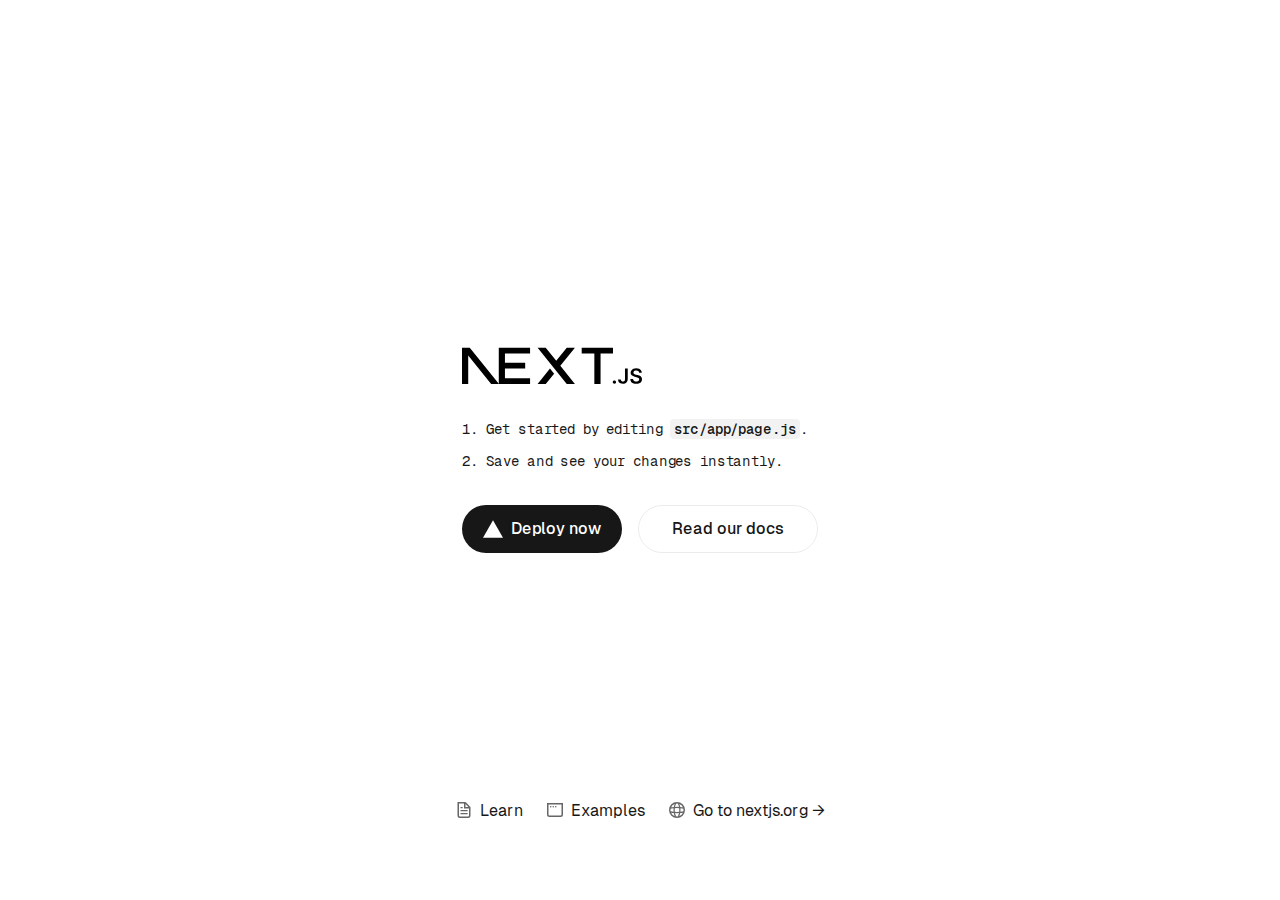
==== index.html @ 9a0fd77f "Updates" ====
<!DOCTYPE html><html lang="en"><head><meta charSet="utf-8"/><meta name="viewport" content="width=device-width, initial-scale=1"/><link rel="preload" as="image" href="/next.svg"/><link rel="stylesheet" href="/_next/static/css/7eb210266e14ba98.css" data-precedence="next"/><link rel="stylesheet" href="/_next/static/css/e9ef44aaaa3cec91.css" data-precedence="next"/><link rel="preload" as="script" fetchPriority="low" href="/_next/static/chunks/webpack-56bcb90d1c3c0e11.js"/><script src="/_next/static/chunks/4bd1b696-21eeec6ae99fe726.js" async=""></script><script src="/_next/static/chunks/215-082e7364a3f80225.js" async=""></script><script src="/_next/static/chunks/main-app-9116f9f6028aae8a.js" async=""></script><script src="/_next/static/chunks/173-09c5dae138f93b4a.js" async=""></script><script src="/_next/static/chunks/app/page-926660b90d1cb4e6.js" async=""></script><title>Create Next App</title><meta name="description" content="Generated by create next app"/><link rel="icon" href="/favicon.ico" type="image/x-icon" sizes="16x16"/><script src="/_next/static/chunks/polyfills-42372ed130431b0a.js" noModule=""></script></head><body class="__variable_1e4310 __variable_c3aa02"><div class="page_page__ZU32B"><main class="page_main__GlU4n"><img alt="Next.js logo" width="180" height="38" decoding="async" data-nimg="1" class="page_logo__7fc9l" style="color:transparent" src="/next.svg"/><ol><li>Get started by editing <code>src/app/page.js</code>.</li><li>Save and see your changes instantly.</li></ol><div class="page_ctas__g5wGe"><a class="page_primary__V8M9Y" href="https://vercel.com/new?utm_source=create-next-app&amp;utm_medium=appdir-template&amp;utm_campaign=create-next-app" target="_blank" rel="noopener noreferrer"><img alt="Vercel logomark" loading="lazy" width="20" height="20" decoding="async" data-nimg="1" class="page_logo__7fc9l" style="color:transparent" src="/vercel.svg"/>Deploy now</a><a href="https://nextjs.org/docs?utm_source=create-next-app&amp;utm_medium=appdir-template&amp;utm_campaign=create-next-app" target="_blank" rel="noopener noreferrer" class="page_secondary__lm_PT">Read our docs</a></div></main><footer class="page_footer__sHKi3"><a href="https://nextjs.org/learn?utm_source=create-next-app&amp;utm_medium=appdir-template&amp;utm_campaign=create-next-app" target="_blank" rel="noopener noreferrer"><img aria-hidden="true" alt="File icon" loading="lazy" width="16" height="16" decoding="async" data-nimg="1" style="color:transparent" src="/file.svg"/>Learn</a><a href="https://vercel.com/templates?framework=next.js&amp;utm_source=create-next-app&amp;utm_medium=appdir-template&amp;utm_campaign=create-next-app" target="_blank" rel="noopener noreferrer"><img aria-hidden="true" alt="Window icon" loading="lazy" width="16" height="16" decoding="async" data-nimg="1" style="color:transparent" src="/window.svg"/>Examples</a><a href="https://nextjs.org?utm_source=create-next-app&amp;utm_medium=appdir-template&amp;utm_campaign=create-next-app" target="_blank" rel="noopener noreferrer"><img aria-hidden="true" alt="Globe icon" loading="lazy" width="16" height="16" decoding="async" data-nimg="1" style="color:transparent" src="/globe.svg"/>Go to nextjs.org →</a></footer></div><script src="/_next/static/chunks/webpack-56bcb90d1c3c0e11.js" async=""></script><script>(self.__next_f=self.__next_f||[]).push([0])</script><script>self.__next_f.push([1,"3:\"$Sreact.fragment\"\n4:I[9275,[],\"\"]\n5:I[1343,[],\"\"]\n6:I[8173,[\"173\",\"static/chunks/173-09c5dae138f93b4a.js\",\"931\",\"static/chunks/app/page-926660b90d1cb4e6.js\"],\"Image\"]\n7:I[3120,[],\"OutletBoundary\"]\n9:I[3120,[],\"MetadataBoundary\"]\nb:I[3120,[],\"ViewportBoundary\"]\nd:I[6130,[],\"\"]\n1:HL[\"/_next/static/css/7eb210266e14ba98.css\",\"style\"]\n2:HL[\"/_next/static/css/e9ef44aaaa3cec91.css\",\"style\"]\n"])</script><script>self.__next_f.push([1,"0:{\"P\":null,\"b\":\"WyW1TQROY5tEPWPQLfXTT\",\"p\":\"\",\"c\":[\"\",\"\"],\"i\":false,\"f\":[[[\"\",{\"children\":[\"__PAGE__\",{}]},\"$undefined\",\"$undefined\",true],[\"\",[\"$\",\"$3\",\"c\",{\"children\":[[[\"$\",\"link\",\"0\",{\"rel\":\"stylesheet\",\"href\":\"/_next/static/css/7eb210266e14ba98.css\",\"precedence\":\"next\",\"crossOrigin\":\"$undefined\",\"nonce\":\"$undefined\"}]],[\"$\",\"html\",null,{\"lang\":\"en\",\"children\":[\"$\",\"body\",null,{\"className\":\"__variable_1e4310 __variable_c3aa02\",\"children\":[\"$\",\"$L4\",null,{\"parallelRouterKey\":\"children\",\"segmentPath\":[\"children\"],\"error\":\"$undefined\",\"errorStyles\":\"$undefined\",\"errorScripts\":\"$undefined\",\"template\":[\"$\",\"$L5\",null,{}],\"templateStyles\":\"$undefined\",\"templateScripts\":\"$undefined\",\"notFound\":[[\"$\",\"title\",null,{\"children\":\"404: This page could not be found.\"}],[\"$\",\"div\",null,{\"style\":{\"fontFamily\":\"system-ui,\\\"Segoe UI\\\",Roboto,Helvetica,Arial,sans-serif,\\\"Apple Color Emoji\\\",\\\"Segoe UI Emoji\\\"\",\"height\":\"100vh\",\"textAlign\":\"center\",\"display\":\"flex\",\"flexDirection\":\"column\",\"alignItems\":\"center\",\"justifyContent\":\"center\"},\"children\":[\"$\",\"div\",null,{\"children\":[[\"$\",\"style\",null,{\"dangerouslySetInnerHTML\":{\"__html\":\"body{color:#000;background:#fff;margin:0}.next-error-h1{border-right:1px solid rgba(0,0,0,.3)}@media (prefers-color-scheme:dark){body{color:#fff;background:#000}.next-error-h1{border-right:1px solid rgba(255,255,255,.3)}}\"}}],[\"$\",\"h1\",null,{\"className\":\"next-error-h1\",\"style\":{\"display\":\"inline-block\",\"margin\":\"0 20px 0 0\",\"padding\":\"0 23px 0 0\",\"fontSize\":24,\"fontWeight\":500,\"verticalAlign\":\"top\",\"lineHeight\":\"49px\"},\"children\":\"404\"}],[\"$\",\"div\",null,{\"style\":{\"display\":\"inline-block\"},\"children\":[\"$\",\"h2\",null,{\"style\":{\"fontSize\":14,\"fontWeight\":400,\"lineHeight\":\"49px\",\"margin\":0},\"children\":\"This page could not be found.\"}]}]]}]}]],\"notFoundStyles\":[]}]}]}]]}],{\"children\":[\"__PAGE__\",[\"$\",\"$3\",\"c\",{\"children\":[[\"$\",\"div\",null,{\"className\":\"page_page__ZU32B\",\"children\":[[\"$\",\"main\",null,{\"className\":\"page_main__GlU4n\",\"children\":[[\"$\",\"$L6\",null,{\"className\":\"page_logo__7fc9l\",\"src\":\"/next.svg\",\"alt\":\"Next.js logo\",\"width\":180,\"height\":38,\"priority\":true}],[\"$\",\"ol\",null,{\"children\":[[\"$\",\"li\",null,{\"children\":[\"Get started by editing \",[\"$\",\"code\",null,{\"children\":\"src/app/page.js\"}],\".\"]}],[\"$\",\"li\",null,{\"children\":\"Save and see your changes instantly.\"}]]}],[\"$\",\"div\",null,{\"className\":\"page_ctas__g5wGe\",\"children\":[[\"$\",\"a\",null,{\"className\":\"page_primary__V8M9Y\",\"href\":\"https://vercel.com/new?utm_source=create-next-app\u0026utm_medium=appdir-template\u0026utm_campaign=create-next-app\",\"target\":\"_blank\",\"rel\":\"noopener noreferrer\",\"children\":[[\"$\",\"$L6\",null,{\"className\":\"page_logo__7fc9l\",\"src\":\"/vercel.svg\",\"alt\":\"Vercel logomark\",\"width\":20,\"height\":20}],\"Deploy now\"]}],[\"$\",\"a\",null,{\"href\":\"https://nextjs.org/docs?utm_source=create-next-app\u0026utm_medium=appdir-template\u0026utm_campaign=create-next-app\",\"target\":\"_blank\",\"rel\":\"noopener noreferrer\",\"className\":\"page_secondary__lm_PT\",\"children\":\"Read our docs\"}]]}]]}],[\"$\",\"footer\",null,{\"className\":\"page_footer__sHKi3\",\"children\":[[\"$\",\"a\",null,{\"href\":\"https://nextjs.org/learn?utm_source=create-next-app\u0026utm_medium=appdir-template\u0026utm_campaign=create-next-app\",\"target\":\"_blank\",\"rel\":\"noopener noreferrer\",\"children\":[[\"$\",\"$L6\",null,{\"aria-hidden\":true,\"src\":\"/file.svg\",\"alt\":\"File icon\",\"width\":16,\"height\":16}],\"Learn\"]}],[\"$\",\"a\",null,{\"href\":\"https://vercel.com/templates?framework=next.js\u0026utm_source=create-next-app\u0026utm_medium=appdir-template\u0026utm_campaign=create-next-app\",\"target\":\"_blank\",\"rel\":\"noopener noreferrer\",\"children\":[[\"$\",\"$L6\",null,{\"aria-hidden\":true,\"src\":\"/window.svg\",\"alt\":\"Window icon\",\"width\":16,\"height\":16}],\"Examples\"]}],[\"$\",\"a\",null,{\"href\":\"https://nextjs.org?utm_source=create-next-app\u0026utm_medium=appdir-template\u0026utm_campaign=create-next-app\",\"target\":\"_blank\",\"rel\":\"noopener noreferrer\",\"children\":[[\"$\",\"$L6\",null,{\"aria-hidden\":true,\"src\":\"/globe.svg\",\"alt\":\"Globe icon\",\"width\":16,\"height\":16}],\"Go to nextjs.org →\"]}]]}]]}],[[\"$\",\"link\",\"0\",{\"rel\":\"stylesheet\",\"href\":\"/_next/static/css/e9ef44aaaa3cec91.css\",\"precedence\":\"next\",\"crossOrigin\":\"$undefined\",\"nonce\":\"$undefined\"}]],[\"$\",\"$L7\",null,{\"children\":\"$L8\"}]]}],{},null]},null],[\"$\",\"$3\",\"h\",{\"children\":[null,[\"$\",\"$3\",\"lMcES4FlGjdrYAGY58g3i\",{\"children\":[[\"$\",\"$L9\",null,{\"children\":\"$La\"}],[\"$\",\"$Lb\",null,{\"children\":\"$Lc\"}],null]}]]}]]],\"m\":\"$undefined\",\"G\":\"$d\",\"s\":false,\"S\":true}\n"])</script><script>self.__next_f.push([1,"c:[[\"$\",\"meta\",\"0\",{\"name\":\"viewport\",\"content\":\"width=device-width, initial-scale=1\"}]]\na:[[\"$\",\"meta\",\"0\",{\"charSet\":\"utf-8\"}],[\"$\",\"title\",\"1\",{\"children\":\"Create Next App\"}],[\"$\",\"meta\",\"2\",{\"name\":\"description\",\"content\":\"Generated by create next app\"}],[\"$\",\"link\",\"3\",{\"rel\":\"icon\",\"href\":\"/favicon.ico\",\"type\":\"image/x-icon\",\"sizes\":\"16x16\"}]]\n"])</script><script>self.__next_f.push([1,"8:null\n"])</script></body></html>
---- _next/static/css/7eb210266e14ba98.css ----
@font-face{font-family:geistSans;src:url(/_next/static/media/4473ecc91f70f139-s.p.woff) format("woff");font-display:swap;font-weight:100 900}@font-face{font-family:geistSans Fallback;src:local("Arial");ascent-override:85.83%;descent-override:20.52%;line-gap-override:9.33%;size-adjust:107.19%}.__className_1e4310{font-family:geistSans,geistSans Fallback}.__variable_1e4310{--font-geist-sans:"geistSans","geistSans Fallback"}@font-face{font-family:geistMono;src:url(/_next/static/media/463dafcda517f24f-s.p.woff) format("woff");font-display:swap;font-weight:100 900}@font-face{font-family:geistMono Fallback;src:local("Arial");ascent-override:69.97%;descent-override:16.73%;line-gap-override:7.61%;size-adjust:131.49%}.__className_c3aa02{font-family:geistMono,geistMono Fallback}.__variable_c3aa02{--font-geist-mono:"geistMono","geistMono Fallback"}:root{--background:#fff;--foreground:#171717}@media (prefers-color-scheme:dark){:root{--background:#0a0a0a;--foreground:#ededed}}body,html{max-width:100vw;overflow-x:hidden}body{color:var(--foreground);background:var(--background);font-family:Arial,Helvetica,sans-serif;-webkit-font-smoothing:antialiased;-moz-osx-font-smoothing:grayscale}*{box-sizing:border-box;padding:0;margin:0}a{color:inherit;text-decoration:none}@media (prefers-color-scheme:dark){html{color-scheme:dark}}
---- _next/static/css/e9ef44aaaa3cec91.css ----
.page_page__ZU32B{--gray-rgb:0,0,0;--gray-alpha-200:rgba(var(--gray-rgb),0.08);--gray-alpha-100:rgba(var(--gray-rgb),0.05);--button-primary-hover:#383838;--button-secondary-hover:#f2f2f2;display:grid;grid-template-rows:20px 1fr 20px;align-items:center;justify-items:center;min-height:100svh;padding:80px;grid-gap:64px;gap:64px;font-family:var(--font-geist-sans)}@media (prefers-color-scheme:dark){.page_page__ZU32B{--gray-rgb:255,255,255;--gray-alpha-200:rgba(var(--gray-rgb),0.145);--gray-alpha-100:rgba(var(--gray-rgb),0.06);--button-primary-hover:#ccc;--button-secondary-hover:#1a1a1a}}.page_main__GlU4n{display:flex;flex-direction:column;gap:32px;grid-row-start:2}.page_main__GlU4n ol{font-family:var(--font-geist-mono);padding-left:0;margin:0;font-size:14px;line-height:24px;letter-spacing:-.01em;list-style-position:inside}.page_main__GlU4n li:not(:last-of-type){margin-bottom:8px}.page_main__GlU4n code{font-family:inherit;background:var(--gray-alpha-100);padding:2px 4px;border-radius:4px;font-weight:600}.page_ctas__g5wGe{display:flex;gap:16px}.page_ctas__g5wGe a{-webkit-appearance:none;-moz-appearance:none;appearance:none;border-radius:128px;height:48px;padding:0 20px;border:1px solid transparent;transition:background .2s,color .2s,border-color .2s;cursor:pointer;display:flex;align-items:center;justify-content:center;font-size:16px;line-height:20px;font-weight:500}a.page_primary__V8M9Y{background:var(--foreground);color:var(--background);gap:8px}a.page_secondary__lm_PT{border-color:var(--gray-alpha-200);min-width:180px}.page_footer__sHKi3{grid-row-start:3;display:flex;gap:24px}.page_footer__sHKi3 a{display:flex;align-items:center;gap:8px}.page_footer__sHKi3 img{flex-shrink:0}@media (hover:hover) and (pointer:fine){a.page_primary__V8M9Y:hover{background:var(--button-primary-hover);border-color:transparent}a.page_secondary__lm_PT:hover{background:var(--button-secondary-hover);border-color:transparent}.page_footer__sHKi3 a:hover{text-decoration:underline;text-underline-offset:4px}}@media (max-width:600px){.page_page__ZU32B{padding:32px 32px 80px}.page_main__GlU4n{align-items:center}.page_main__GlU4n ol{text-align:center}.page_ctas__g5wGe{flex-direction:column}.page_ctas__g5wGe a{font-size:14px;height:40px;padding:0 16px}a.page_secondary__lm_PT{min-width:auto}.page_footer__sHKi3{flex-wrap:wrap;align-items:center;justify-content:center}}@media (prefers-color-scheme:dark){.page_logo__7fc9l{filter:invert()}}
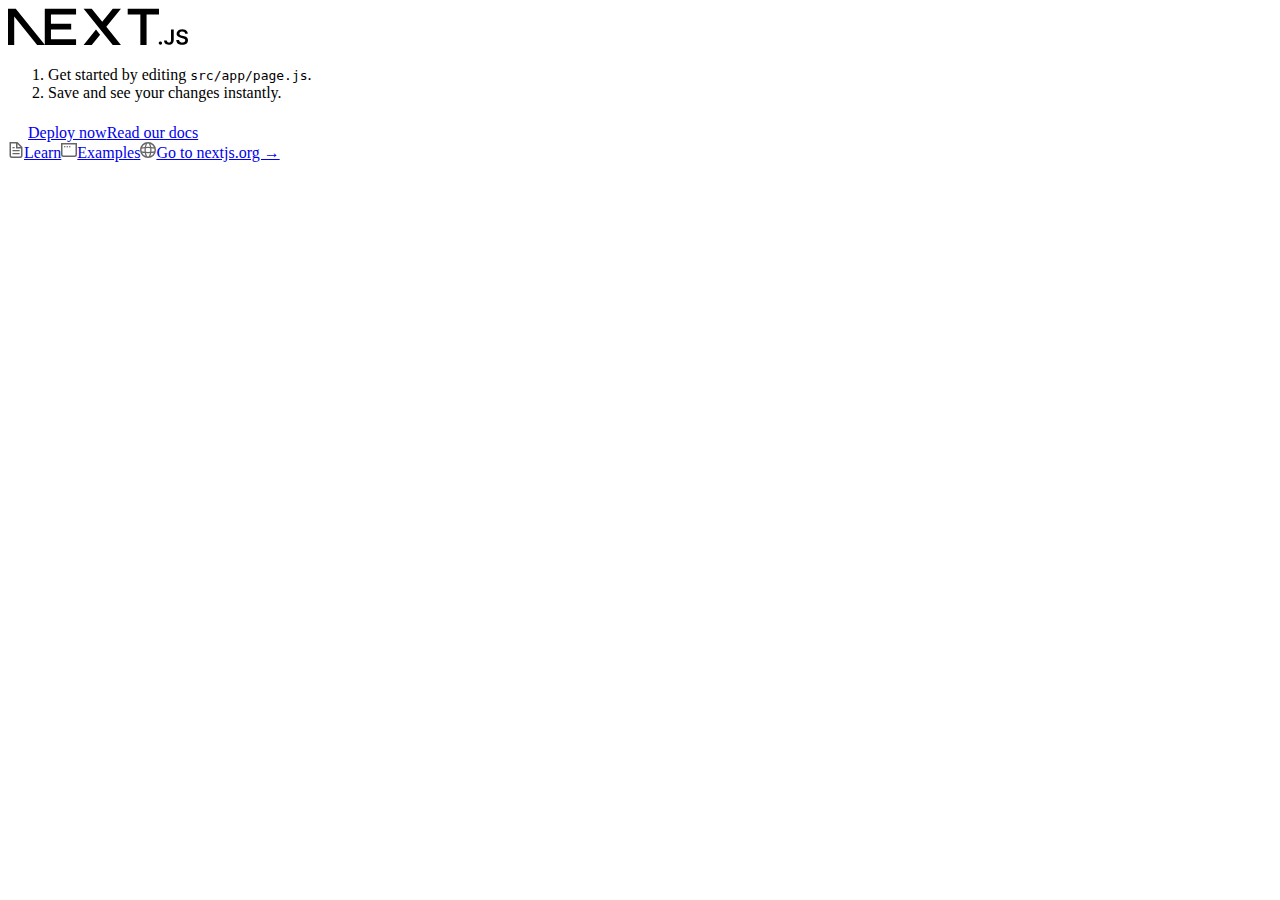
==== commit e3e4bf97: "Updates" ====
--- a/index.html
+++ b/index.html
@@ -1 +1 @@
-<!DOCTYPE html><html lang="en"><head><meta charSet="utf-8"/><meta name="viewport" content="width=device-width, initial-scale=1"/><link rel="preload" as="image" href="/next.svg"/><link rel="stylesheet" href="/_next/static/css/7eb210266e14ba98.css" data-precedence="next"/><link rel="stylesheet" href="/_next/static/css/e9ef44aaaa3cec91.css" data-precedence="next"/><link rel="preload" as="script" fetchPriority="low" href="/_next/static/chunks/webpack-56bcb90d1c3c0e11.js"/><script src="/_next/static/chunks/4bd1b696-21eeec6ae99fe726.js" async=""></script><script src="/_next/static/chunks/215-082e7364a3f80225.js" async=""></script><script src="/_next/static/chunks/main-app-9116f9f6028aae8a.js" async=""></script><script src="/_next/static/chunks/173-09c5dae138f93b4a.js" async=""></script><script src="/_next/static/chunks/app/page-926660b90d1cb4e6.js" async=""></script><title>Create Next App</title><meta name="description" content="Generated by create next app"/><link rel="icon" href="/favicon.ico" type="image/x-icon" sizes="16x16"/><script src="/_next/static/chunks/polyfills-42372ed130431b0a.js" noModule=""></script></head><body class="__variable_1e4310 __variable_c3aa02"><div class="page_page__ZU32B"><main class="page_main__GlU4n"><img alt="Next.js logo" width="180" height="38" decoding="async" data-nimg="1" class="page_logo__7fc9l" style="color:transparent" src="/next.svg"/><ol><li>Get started by editing <code>src/app/page.js</code>.</li><li>Save and see your changes instantly.</li></ol><div class="page_ctas__g5wGe"><a class="page_primary__V8M9Y" href="https://vercel.com/new?utm_source=create-next-app&amp;utm_medium=appdir-template&amp;utm_campaign=create-next-app" target="_blank" rel="noopener noreferrer"><img alt="Vercel logomark" loading="lazy" width="20" height="20" decoding="async" data-nimg="1" class="page_logo__7fc9l" style="color:transparent" src="/vercel.svg"/>Deploy now</a><a href="https://nextjs.org/docs?utm_source=create-next-app&amp;utm_medium=appdir-template&amp;utm_campaign=create-next-app" target="_blank" rel="noopener noreferrer" class="page_secondary__lm_PT">Read our docs</a></div></main><footer class="page_footer__sHKi3"><a href="https://nextjs.org/learn?utm_source=create-next-app&amp;utm_medium=appdir-template&amp;utm_campaign=create-next-app" target="_blank" rel="noopener noreferrer"><img aria-hidden="true" alt="File icon" loading="lazy" width="16" height="16" decoding="async" data-nimg="1" style="color:transparent" src="/file.svg"/>Learn</a><a href="https://vercel.com/templates?framework=next.js&amp;utm_source=create-next-app&amp;utm_medium=appdir-template&amp;utm_campaign=create-next-app" target="_blank" rel="noopener noreferrer"><img aria-hidden="true" alt="Window icon" loading="lazy" width="16" height="16" decoding="async" data-nimg="1" style="color:transparent" src="/window.svg"/>Examples</a><a href="https://nextjs.org?utm_source=create-next-app&amp;utm_medium=appdir-template&amp;utm_campaign=create-next-app" target="_blank" rel="noopener noreferrer"><img aria-hidden="true" alt="Globe icon" loading="lazy" width="16" height="16" decoding="async" data-nimg="1" style="color:transparent" src="/globe.svg"/>Go to nextjs.org →</a></footer></div><script src="/_next/static/chunks/webpack-56bcb90d1c3c0e11.js" async=""></script><script>(self.__next_f=self.__next_f||[]).push([0])</script><script>self.__next_f.push([1,"3:\"$Sreact.fragment\"\n4:I[9275,[],\"\"]\n5:I[1343,[],\"\"]\n6:I[8173,[\"173\",\"static/chunks/173-09c5dae138f93b4a.js\",\"931\",\"static/chunks/app/page-926660b90d1cb4e6.js\"],\"Image\"]\n7:I[3120,[],\"OutletBoundary\"]\n9:I[3120,[],\"MetadataBoundary\"]\nb:I[3120,[],\"ViewportBoundary\"]\nd:I[6130,[],\"\"]\n1:HL[\"/_next/static/css/7eb210266e14ba98.css\",\"style\"]\n2:HL[\"/_next/static/css/e9ef44aaaa3cec91.css\",\"style\"]\n"])</script><script>self.__next_f.push([1,"0:{\"P\":null,\"b\":\"WyW1TQROY5tEPWPQLfXTT\",\"p\":\"\",\"c\":[\"\",\"\"],\"i\":false,\"f\":[[[\"\",{\"children\":[\"__PAGE__\",{}]},\"$undefined\",\"$undefined\",true],[\"\",[\"$\",\"$3\",\"c\",{\"children\":[[[\"$\",\"link\",\"0\",{\"rel\":\"stylesheet\",\"href\":\"/_next/static/css/7eb210266e14ba98.css\",\"precedence\":\"next\",\"crossOrigin\":\"$undefined\",\"nonce\":\"$undefined\"}]],[\"$\",\"html\",null,{\"lang\":\"en\",\"children\":[\"$\",\"body\",null,{\"className\":\"__variable_1e4310 __variable_c3aa02\",\"children\":[\"$\",\"$L4\",null,{\"parallelRouterKey\":\"children\",\"segmentPath\":[\"children\"],\"error\":\"$undefined\",\"errorStyles\":\"$undefined\",\"errorScripts\":\"$undefined\",\"template\":[\"$\",\"$L5\",null,{}],\"templateStyles\":\"$undefined\",\"templateScripts\":\"$undefined\",\"notFound\":[[\"$\",\"title\",null,{\"children\":\"404: This page could not be found.\"}],[\"$\",\"div\",null,{\"style\":{\"fontFamily\":\"system-ui,\\\"Segoe UI\\\",Roboto,Helvetica,Arial,sans-serif,\\\"Apple Color Emoji\\\",\\\"Segoe UI Emoji\\\"\",\"height\":\"100vh\",\"textAlign\":\"center\",\"display\":\"flex\",\"flexDirection\":\"column\",\"alignItems\":\"center\",\"justifyContent\":\"center\"},\"children\":[\"$\",\"div\",null,{\"children\":[[\"$\",\"style\",null,{\"dangerouslySetInnerHTML\":{\"__html\":\"body{color:#000;background:#fff;margin:0}.next-error-h1{border-right:1px solid rgba(0,0,0,.3)}@media (prefers-color-scheme:dark){body{color:#fff;background:#000}.next-error-h1{border-right:1px solid rgba(255,255,255,.3)}}\"}}],[\"$\",\"h1\",null,{\"className\":\"next-error-h1\",\"style\":{\"display\":\"inline-block\",\"margin\":\"0 20px 0 0\",\"padding\":\"0 23px 0 0\",\"fontSize\":24,\"fontWeight\":500,\"verticalAlign\":\"top\",\"lineHeight\":\"49px\"},\"children\":\"404\"}],[\"$\",\"div\",null,{\"style\":{\"display\":\"inline-block\"},\"children\":[\"$\",\"h2\",null,{\"style\":{\"fontSize\":14,\"fontWeight\":400,\"lineHeight\":\"49px\",\"margin\":0},\"children\":\"This page could not be found.\"}]}]]}]}]],\"notFoundStyles\":[]}]}]}]]}],{\"children\":[\"__PAGE__\",[\"$\",\"$3\",\"c\",{\"children\":[[\"$\",\"div\",null,{\"className\":\"page_page__ZU32B\",\"children\":[[\"$\",\"main\",null,{\"className\":\"page_main__GlU4n\",\"children\":[[\"$\",\"$L6\",null,{\"className\":\"page_logo__7fc9l\",\"src\":\"/next.svg\",\"alt\":\"Next.js logo\",\"width\":180,\"height\":38,\"priority\":true}],[\"$\",\"ol\",null,{\"children\":[[\"$\",\"li\",null,{\"children\":[\"Get started by editing \",[\"$\",\"code\",null,{\"children\":\"src/app/page.js\"}],\".\"]}],[\"$\",\"li\",null,{\"children\":\"Save and see your changes instantly.\"}]]}],[\"$\",\"div\",null,{\"className\":\"page_ctas__g5wGe\",\"children\":[[\"$\",\"a\",null,{\"className\":\"page_primary__V8M9Y\",\"href\":\"https://vercel.com/new?utm_source=create-next-app\u0026utm_medium=appdir-template\u0026utm_campaign=create-next-app\",\"target\":\"_blank\",\"rel\":\"noopener noreferrer\",\"children\":[[\"$\",\"$L6\",null,{\"className\":\"page_logo__7fc9l\",\"src\":\"/vercel.svg\",\"alt\":\"Vercel logomark\",\"width\":20,\"height\":20}],\"Deploy now\"]}],[\"$\",\"a\",null,{\"href\":\"https://nextjs.org/docs?utm_source=create-next-app\u0026utm_medium=appdir-template\u0026utm_campaign=create-next-app\",\"target\":\"_blank\",\"rel\":\"noopener noreferrer\",\"className\":\"page_secondary__lm_PT\",\"children\":\"Read our docs\"}]]}]]}],[\"$\",\"footer\",null,{\"className\":\"page_footer__sHKi3\",\"children\":[[\"$\",\"a\",null,{\"href\":\"https://nextjs.org/learn?utm_source=create-next-app\u0026utm_medium=appdir-template\u0026utm_campaign=create-next-app\",\"target\":\"_blank\",\"rel\":\"noopener noreferrer\",\"children\":[[\"$\",\"$L6\",null,{\"aria-hidden\":true,\"src\":\"/file.svg\",\"alt\":\"File icon\",\"width\":16,\"height\":16}],\"Learn\"]}],[\"$\",\"a\",null,{\"href\":\"https://vercel.com/templates?framework=next.js\u0026utm_source=create-next-app\u0026utm_medium=appdir-template\u0026utm_campaign=create-next-app\",\"target\":\"_blank\",\"rel\":\"noopener noreferrer\",\"children\":[[\"$\",\"$L6\",null,{\"aria-hidden\":true,\"src\":\"/window.svg\",\"alt\":\"Window icon\",\"width\":16,\"height\":16}],\"Examples\"]}],[\"$\",\"a\",null,{\"href\":\"https://nextjs.org?utm_source=create-next-app\u0026utm_medium=appdir-template\u0026utm_campaign=create-next-app\",\"target\":\"_blank\",\"rel\":\"noopener noreferrer\",\"children\":[[\"$\",\"$L6\",null,{\"aria-hidden\":true,\"src\":\"/globe.svg\",\"alt\":\"Globe icon\",\"width\":16,\"height\":16}],\"Go to nextjs.org →\"]}]]}]]}],[[\"$\",\"link\",\"0\",{\"rel\":\"stylesheet\",\"href\":\"/_next/static/css/e9ef44aaaa3cec91.css\",\"precedence\":\"next\",\"crossOrigin\":\"$undefined\",\"nonce\":\"$undefined\"}]],[\"$\",\"$L7\",null,{\"children\":\"$L8\"}]]}],{},null]},null],[\"$\",\"$3\",\"h\",{\"children\":[null,[\"$\",\"$3\",\"lMcES4FlGjdrYAGY58g3i\",{\"children\":[[\"$\",\"$L9\",null,{\"children\":\"$La\"}],[\"$\",\"$Lb\",null,{\"children\":\"$Lc\"}],null]}]]}]]],\"m\":\"$undefined\",\"G\":\"$d\",\"s\":false,\"S\":true}\n"])</script><script>self.__next_f.push([1,"c:[[\"$\",\"meta\",\"0\",{\"name\":\"viewport\",\"content\":\"width=device-width, initial-scale=1\"}]]\na:[[\"$\",\"meta\",\"0\",{\"charSet\":\"utf-8\"}],[\"$\",\"title\",\"1\",{\"children\":\"Create Next App\"}],[\"$\",\"meta\",\"2\",{\"name\":\"description\",\"content\":\"Generated by create next app\"}],[\"$\",\"link\",\"3\",{\"rel\":\"icon\",\"href\":\"/favicon.ico\",\"type\":\"image/x-icon\",\"sizes\":\"16x16\"}]]\n"])</script><script>self.__next_f.push([1,"8:null\n"])</script></body></html>+<!DOCTYPE html><html lang="en"><head><meta charSet="utf-8"/><meta name="viewport" content="width=device-width, initial-scale=1"/><link rel="preload" as="image" href="/next.svg"/><link rel="stylesheet" href="/next-js-github-page/_next/static/css/ec4227ffef697e92.css" data-precedence="next"/><link rel="stylesheet" href="/next-js-github-page/_next/static/css/e9ef44aaaa3cec91.css" data-precedence="next"/><link rel="preload" as="script" fetchPriority="low" href="/next-js-github-page/_next/static/chunks/webpack-6f1cf6c5fc394b84.js"/><script src="/next-js-github-page/_next/static/chunks/4bd1b696-21eeec6ae99fe726.js" async=""></script><script src="/next-js-github-page/_next/static/chunks/215-f013213e2443c19d.js" async=""></script><script src="/next-js-github-page/_next/static/chunks/main-app-9116f9f6028aae8a.js" async=""></script><script src="/next-js-github-page/_next/static/chunks/173-732e0c2bd0578533.js" async=""></script><script src="/next-js-github-page/_next/static/chunks/app/page-926660b90d1cb4e6.js" async=""></script><title>Create Next App</title><meta name="description" content="Generated by create next app"/><link rel="icon" href="/next-js-github-page/favicon.ico" type="image/x-icon" sizes="16x16"/><script src="/next-js-github-page/_next/static/chunks/polyfills-42372ed130431b0a.js" noModule=""></script></head><body class="__variable_696925 __variable_a0482d"><div class="page_page__ZU32B"><main class="page_main__GlU4n"><img alt="Next.js logo" width="180" height="38" decoding="async" data-nimg="1" class="page_logo__7fc9l" style="color:transparent" src="/next.svg"/><ol><li>Get started by editing <code>src/app/page.js</code>.</li><li>Save and see your changes instantly.</li></ol><div class="page_ctas__g5wGe"><a class="page_primary__V8M9Y" href="https://vercel.com/new?utm_source=create-next-app&amp;utm_medium=appdir-template&amp;utm_campaign=create-next-app" target="_blank" rel="noopener noreferrer"><img alt="Vercel logomark" loading="lazy" width="20" height="20" decoding="async" data-nimg="1" class="page_logo__7fc9l" style="color:transparent" src="/vercel.svg"/>Deploy now</a><a href="https://nextjs.org/docs?utm_source=create-next-app&amp;utm_medium=appdir-template&amp;utm_campaign=create-next-app" target="_blank" rel="noopener noreferrer" class="page_secondary__lm_PT">Read our docs</a></div></main><footer class="page_footer__sHKi3"><a href="https://nextjs.org/learn?utm_source=create-next-app&amp;utm_medium=appdir-template&amp;utm_campaign=create-next-app" target="_blank" rel="noopener noreferrer"><img aria-hidden="true" alt="File icon" loading="lazy" width="16" height="16" decoding="async" data-nimg="1" style="color:transparent" src="/file.svg"/>Learn</a><a href="https://vercel.com/templates?framework=next.js&amp;utm_source=create-next-app&amp;utm_medium=appdir-template&amp;utm_campaign=create-next-app" target="_blank" rel="noopener noreferrer"><img aria-hidden="true" alt="Window icon" loading="lazy" width="16" height="16" decoding="async" data-nimg="1" style="color:transparent" src="/window.svg"/>Examples</a><a href="https://nextjs.org?utm_source=create-next-app&amp;utm_medium=appdir-template&amp;utm_campaign=create-next-app" target="_blank" rel="noopener noreferrer"><img aria-hidden="true" alt="Globe icon" loading="lazy" width="16" height="16" decoding="async" data-nimg="1" style="color:transparent" src="/globe.svg"/>Go to nextjs.org →</a></footer></div><script src="/next-js-github-page/_next/static/chunks/webpack-6f1cf6c5fc394b84.js" async=""></script><script>(self.__next_f=self.__next_f||[]).push([0])</script><script>self.__next_f.push([1,"3:\"$Sreact.fragment\"\n4:I[9275,[],\"\"]\n5:I[1343,[],\"\"]\n6:I[8173,[\"173\",\"static/chunks/173-732e0c2bd0578533.js\",\"931\",\"static/chunks/app/page-926660b90d1cb4e6.js\"],\"Image\"]\n7:I[3120,[],\"OutletBoundary\"]\n9:I[3120,[],\"MetadataBoundary\"]\nb:I[3120,[],\"ViewportBoundary\"]\nd:I[6130,[],\"\"]\n1:HL[\"/next-js-github-page/_next/static/css/ec4227ffef697e92.css\",\"style\"]\n2:HL[\"/next-js-github-page/_next/static/css/e9ef44aaaa3cec91.css\",\"style\"]\n"])</script><script>self.__next_f.push([1,"0:{\"P\":null,\"b\":\"b39OoyP1Nd7vNEzFdiGbK\",\"p\":\"/next-js-github-page\",\"c\":[\"\",\"\"],\"i\":false,\"f\":[[[\"\",{\"children\":[\"__PAGE__\",{}]},\"$undefined\",\"$undefined\",true],[\"\",[\"$\",\"$3\",\"c\",{\"children\":[[[\"$\",\"link\",\"0\",{\"rel\":\"stylesheet\",\"href\":\"/next-js-github-page/_next/static/css/ec4227ffef697e92.css\",\"precedence\":\"next\",\"crossOrigin\":\"$undefined\",\"nonce\":\"$undefined\"}]],[\"$\",\"html\",null,{\"lang\":\"en\",\"children\":[\"$\",\"body\",null,{\"className\":\"__variable_696925 __variable_a0482d\",\"children\":[\"$\",\"$L4\",null,{\"parallelRouterKey\":\"children\",\"segmentPath\":[\"children\"],\"error\":\"$undefined\",\"errorStyles\":\"$undefined\",\"errorScripts\":\"$undefined\",\"template\":[\"$\",\"$L5\",null,{}],\"templateStyles\":\"$undefined\",\"templateScripts\":\"$undefined\",\"notFound\":[[\"$\",\"title\",null,{\"children\":\"404: This page could not be found.\"}],[\"$\",\"div\",null,{\"style\":{\"fontFamily\":\"system-ui,\\\"Segoe UI\\\",Roboto,Helvetica,Arial,sans-serif,\\\"Apple Color Emoji\\\",\\\"Segoe UI Emoji\\\"\",\"height\":\"100vh\",\"textAlign\":\"center\",\"display\":\"flex\",\"flexDirection\":\"column\",\"alignItems\":\"center\",\"justifyContent\":\"center\"},\"children\":[\"$\",\"div\",null,{\"children\":[[\"$\",\"style\",null,{\"dangerouslySetInnerHTML\":{\"__html\":\"body{color:#000;background:#fff;margin:0}.next-error-h1{border-right:1px solid rgba(0,0,0,.3)}@media (prefers-color-scheme:dark){body{color:#fff;background:#000}.next-error-h1{border-right:1px solid rgba(255,255,255,.3)}}\"}}],[\"$\",\"h1\",null,{\"className\":\"next-error-h1\",\"style\":{\"display\":\"inline-block\",\"margin\":\"0 20px 0 0\",\"padding\":\"0 23px 0 0\",\"fontSize\":24,\"fontWeight\":500,\"verticalAlign\":\"top\",\"lineHeight\":\"49px\"},\"children\":\"404\"}],[\"$\",\"div\",null,{\"style\":{\"display\":\"inline-block\"},\"children\":[\"$\",\"h2\",null,{\"style\":{\"fontSize\":14,\"fontWeight\":400,\"lineHeight\":\"49px\",\"margin\":0},\"children\":\"This page could not be found.\"}]}]]}]}]],\"notFoundStyles\":[]}]}]}]]}],{\"children\":[\"__PAGE__\",[\"$\",\"$3\",\"c\",{\"children\":[[\"$\",\"div\",null,{\"className\":\"page_page__ZU32B\",\"children\":[[\"$\",\"main\",null,{\"className\":\"page_main__GlU4n\",\"children\":[[\"$\",\"$L6\",null,{\"className\":\"page_logo__7fc9l\",\"src\":\"/next.svg\",\"alt\":\"Next.js logo\",\"width\":180,\"height\":38,\"priority\":true}],[\"$\",\"ol\",null,{\"children\":[[\"$\",\"li\",null,{\"children\":[\"Get started by editing \",[\"$\",\"code\",null,{\"children\":\"src/app/page.js\"}],\".\"]}],[\"$\",\"li\",null,{\"children\":\"Save and see your changes instantly.\"}]]}],[\"$\",\"div\",null,{\"className\":\"page_ctas__g5wGe\",\"children\":[[\"$\",\"a\",null,{\"className\":\"page_primary__V8M9Y\",\"href\":\"https://vercel.com/new?utm_source=create-next-app\u0026utm_medium=appdir-template\u0026utm_campaign=create-next-app\",\"target\":\"_blank\",\"rel\":\"noopener noreferrer\",\"children\":[[\"$\",\"$L6\",null,{\"className\":\"page_logo__7fc9l\",\"src\":\"/vercel.svg\",\"alt\":\"Vercel logomark\",\"width\":20,\"height\":20}],\"Deploy now\"]}],[\"$\",\"a\",null,{\"href\":\"https://nextjs.org/docs?utm_source=create-next-app\u0026utm_medium=appdir-template\u0026utm_campaign=create-next-app\",\"target\":\"_blank\",\"rel\":\"noopener noreferrer\",\"className\":\"page_secondary__lm_PT\",\"children\":\"Read our docs\"}]]}]]}],[\"$\",\"footer\",null,{\"className\":\"page_footer__sHKi3\",\"children\":[[\"$\",\"a\",null,{\"href\":\"https://nextjs.org/learn?utm_source=create-next-app\u0026utm_medium=appdir-template\u0026utm_campaign=create-next-app\",\"target\":\"_blank\",\"rel\":\"noopener noreferrer\",\"children\":[[\"$\",\"$L6\",null,{\"aria-hidden\":true,\"src\":\"/file.svg\",\"alt\":\"File icon\",\"width\":16,\"height\":16}],\"Learn\"]}],[\"$\",\"a\",null,{\"href\":\"https://vercel.com/templates?framework=next.js\u0026utm_source=create-next-app\u0026utm_medium=appdir-template\u0026utm_campaign=create-next-app\",\"target\":\"_blank\",\"rel\":\"noopener noreferrer\",\"children\":[[\"$\",\"$L6\",null,{\"aria-hidden\":true,\"src\":\"/window.svg\",\"alt\":\"Window icon\",\"width\":16,\"height\":16}],\"Examples\"]}],[\"$\",\"a\",null,{\"href\":\"https://nextjs.org?utm_source=create-next-app\u0026utm_medium=appdir-template\u0026utm_campaign=create-next-app\",\"target\":\"_blank\",\"rel\":\"noopener noreferrer\",\"children\":[[\"$\",\"$L6\",null,{\"aria-hidden\":true,\"src\":\"/globe.svg\",\"alt\":\"Globe icon\",\"width\":16,\"height\":16}],\"Go to nextjs.org →\"]}]]}]]}],[[\"$\",\"link\",\"0\",{\"rel\":\"stylesheet\",\"href\":\"/next-js-github-page/_next/static/css/e9ef44aaaa3cec91.css\",\"precedence\":\"next\",\"crossOrigin\":\"$undefined\",\"nonce\":\"$undefined\"}]],[\"$\",\"$L7\",null,{\"children\":\"$L8\"}]]}],{},null]},null],[\"$\",\"$3\",\"h\",{\"children\":[null,[\"$\",\"$3\",\"ew6Sg9q4_gFUDVWDc7oys\",{\"children\":[[\"$\",\"$L9\",null,{\"children\":\"$La\"}],[\"$\",\"$Lb\",null,{\"children\":\"$Lc\"}],null]}]]}]]],\"m\":\"$undefined\",\"G\":\"$d\",\"s\":false,\"S\":true}\n"])</script><script>self.__next_f.push([1,"c:[[\"$\",\"meta\",\"0\",{\"name\":\"viewport\",\"content\":\"width=device-width, initial-scale=1\"}]]\na:[[\"$\",\"meta\",\"0\",{\"charSet\":\"utf-8\"}],[\"$\",\"title\",\"1\",{\"children\":\"Create Next App\"}],[\"$\",\"meta\",\"2\",{\"name\":\"description\",\"content\":\"Generated by create next app\"}],[\"$\",\"link\",\"3\",{\"rel\":\"icon\",\"href\":\"/next-js-github-page/favicon.ico\",\"type\":\"image/x-icon\",\"sizes\":\"16x16\"}]]\n"])</script><script>self.__next_f.push([1,"8:null\n"])</script></body></html>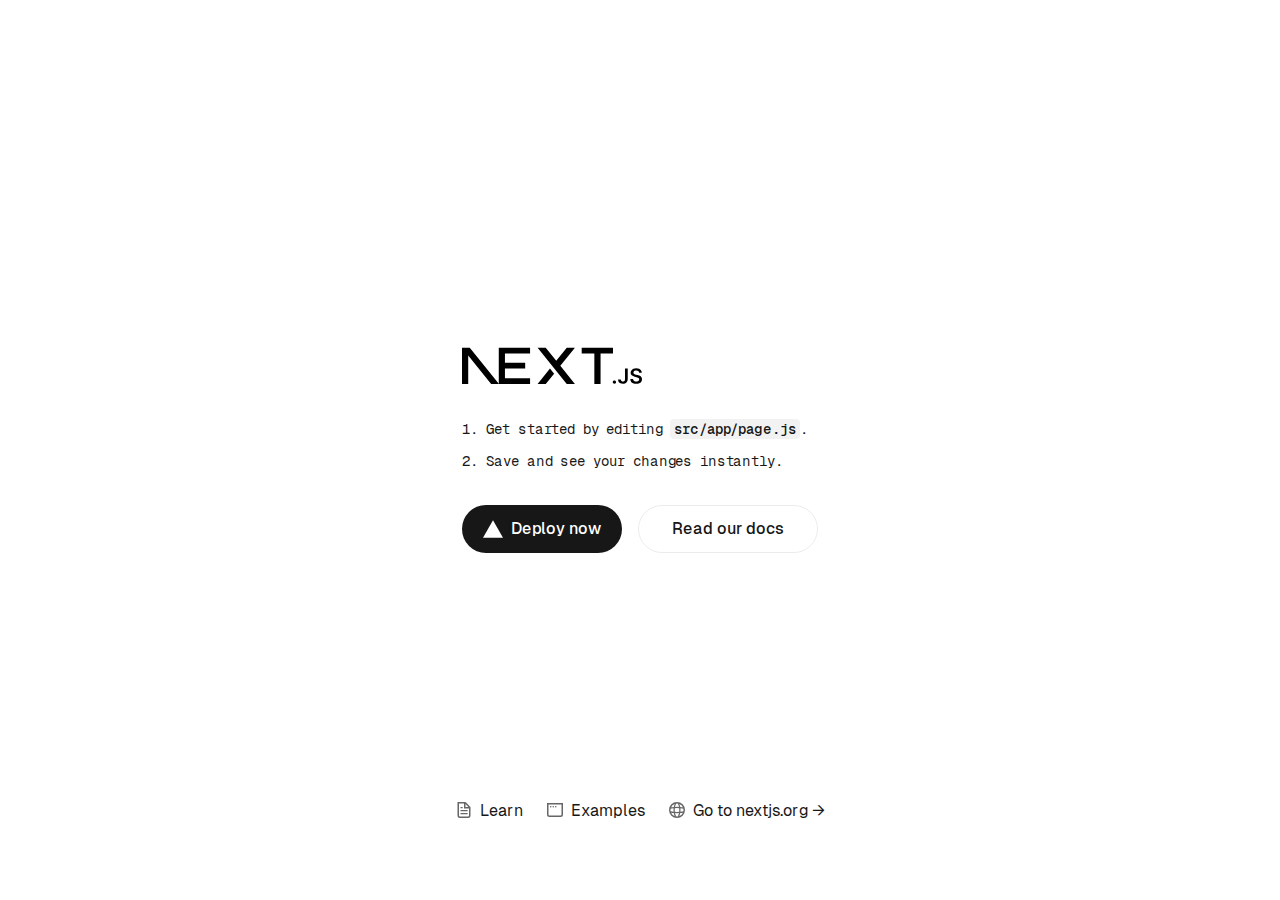
==== commit 1dddfea2: "Updates" ====
--- a/index.html
+++ b/index.html
@@ -1 +1 @@
-<!DOCTYPE html><html lang="en"><head><meta charSet="utf-8"/><meta name="viewport" content="width=device-width, initial-scale=1"/><link rel="preload" as="image" href="/next.svg"/><link rel="stylesheet" href="/next-js-github-page/_next/static/css/ec4227ffef697e92.css" data-precedence="next"/><link rel="stylesheet" href="/next-js-github-page/_next/static/css/e9ef44aaaa3cec91.css" data-precedence="next"/><link rel="preload" as="script" fetchPriority="low" href="/next-js-github-page/_next/static/chunks/webpack-6f1cf6c5fc394b84.js"/><script src="/next-js-github-page/_next/static/chunks/4bd1b696-21eeec6ae99fe726.js" async=""></script><script src="/next-js-github-page/_next/static/chunks/215-f013213e2443c19d.js" async=""></script><script src="/next-js-github-page/_next/static/chunks/main-app-9116f9f6028aae8a.js" async=""></script><script src="/next-js-github-page/_next/static/chunks/173-732e0c2bd0578533.js" async=""></script><script src="/next-js-github-page/_next/static/chunks/app/page-926660b90d1cb4e6.js" async=""></script><title>Create Next App</title><meta name="description" content="Generated by create next app"/><link rel="icon" href="/next-js-github-page/favicon.ico" type="image/x-icon" sizes="16x16"/><script src="/next-js-github-page/_next/static/chunks/polyfills-42372ed130431b0a.js" noModule=""></script></head><body class="__variable_696925 __variable_a0482d"><div class="page_page__ZU32B"><main class="page_main__GlU4n"><img alt="Next.js logo" width="180" height="38" decoding="async" data-nimg="1" class="page_logo__7fc9l" style="color:transparent" src="/next.svg"/><ol><li>Get started by editing <code>src/app/page.js</code>.</li><li>Save and see your changes instantly.</li></ol><div class="page_ctas__g5wGe"><a class="page_primary__V8M9Y" href="https://vercel.com/new?utm_source=create-next-app&amp;utm_medium=appdir-template&amp;utm_campaign=create-next-app" target="_blank" rel="noopener noreferrer"><img alt="Vercel logomark" loading="lazy" width="20" height="20" decoding="async" data-nimg="1" class="page_logo__7fc9l" style="color:transparent" src="/vercel.svg"/>Deploy now</a><a href="https://nextjs.org/docs?utm_source=create-next-app&amp;utm_medium=appdir-template&amp;utm_campaign=create-next-app" target="_blank" rel="noopener noreferrer" class="page_secondary__lm_PT">Read our docs</a></div></main><footer class="page_footer__sHKi3"><a href="https://nextjs.org/learn?utm_source=create-next-app&amp;utm_medium=appdir-template&amp;utm_campaign=create-next-app" target="_blank" rel="noopener noreferrer"><img aria-hidden="true" alt="File icon" loading="lazy" width="16" height="16" decoding="async" data-nimg="1" style="color:transparent" src="/file.svg"/>Learn</a><a href="https://vercel.com/templates?framework=next.js&amp;utm_source=create-next-app&amp;utm_medium=appdir-template&amp;utm_campaign=create-next-app" target="_blank" rel="noopener noreferrer"><img aria-hidden="true" alt="Window icon" loading="lazy" width="16" height="16" decoding="async" data-nimg="1" style="color:transparent" src="/window.svg"/>Examples</a><a href="https://nextjs.org?utm_source=create-next-app&amp;utm_medium=appdir-template&amp;utm_campaign=create-next-app" target="_blank" rel="noopener noreferrer"><img aria-hidden="true" alt="Globe icon" loading="lazy" width="16" height="16" decoding="async" data-nimg="1" style="color:transparent" src="/globe.svg"/>Go to nextjs.org →</a></footer></div><script src="/next-js-github-page/_next/static/chunks/webpack-6f1cf6c5fc394b84.js" async=""></script><script>(self.__next_f=self.__next_f||[]).push([0])</script><script>self.__next_f.push([1,"3:\"$Sreact.fragment\"\n4:I[9275,[],\"\"]\n5:I[1343,[],\"\"]\n6:I[8173,[\"173\",\"static/chunks/173-732e0c2bd0578533.js\",\"931\",\"static/chunks/app/page-926660b90d1cb4e6.js\"],\"Image\"]\n7:I[3120,[],\"OutletBoundary\"]\n9:I[3120,[],\"MetadataBoundary\"]\nb:I[3120,[],\"ViewportBoundary\"]\nd:I[6130,[],\"\"]\n1:HL[\"/next-js-github-page/_next/static/css/ec4227ffef697e92.css\",\"style\"]\n2:HL[\"/next-js-github-page/_next/static/css/e9ef44aaaa3cec91.css\",\"style\"]\n"])</script><script>self.__next_f.push([1,"0:{\"P\":null,\"b\":\"b39OoyP1Nd7vNEzFdiGbK\",\"p\":\"/next-js-github-page\",\"c\":[\"\",\"\"],\"i\":false,\"f\":[[[\"\",{\"children\":[\"__PAGE__\",{}]},\"$undefined\",\"$undefined\",true],[\"\",[\"$\",\"$3\",\"c\",{\"children\":[[[\"$\",\"link\",\"0\",{\"rel\":\"stylesheet\",\"href\":\"/next-js-github-page/_next/static/css/ec4227ffef697e92.css\",\"precedence\":\"next\",\"crossOrigin\":\"$undefined\",\"nonce\":\"$undefined\"}]],[\"$\",\"html\",null,{\"lang\":\"en\",\"children\":[\"$\",\"body\",null,{\"className\":\"__variable_696925 __variable_a0482d\",\"children\":[\"$\",\"$L4\",null,{\"parallelRouterKey\":\"children\",\"segmentPath\":[\"children\"],\"error\":\"$undefined\",\"errorStyles\":\"$undefined\",\"errorScripts\":\"$undefined\",\"template\":[\"$\",\"$L5\",null,{}],\"templateStyles\":\"$undefined\",\"templateScripts\":\"$undefined\",\"notFound\":[[\"$\",\"title\",null,{\"children\":\"404: This page could not be found.\"}],[\"$\",\"div\",null,{\"style\":{\"fontFamily\":\"system-ui,\\\"Segoe UI\\\",Roboto,Helvetica,Arial,sans-serif,\\\"Apple Color Emoji\\\",\\\"Segoe UI Emoji\\\"\",\"height\":\"100vh\",\"textAlign\":\"center\",\"display\":\"flex\",\"flexDirection\":\"column\",\"alignItems\":\"center\",\"justifyContent\":\"center\"},\"children\":[\"$\",\"div\",null,{\"children\":[[\"$\",\"style\",null,{\"dangerouslySetInnerHTML\":{\"__html\":\"body{color:#000;background:#fff;margin:0}.next-error-h1{border-right:1px solid rgba(0,0,0,.3)}@media (prefers-color-scheme:dark){body{color:#fff;background:#000}.next-error-h1{border-right:1px solid rgba(255,255,255,.3)}}\"}}],[\"$\",\"h1\",null,{\"className\":\"next-error-h1\",\"style\":{\"display\":\"inline-block\",\"margin\":\"0 20px 0 0\",\"padding\":\"0 23px 0 0\",\"fontSize\":24,\"fontWeight\":500,\"verticalAlign\":\"top\",\"lineHeight\":\"49px\"},\"children\":\"404\"}],[\"$\",\"div\",null,{\"style\":{\"display\":\"inline-block\"},\"children\":[\"$\",\"h2\",null,{\"style\":{\"fontSize\":14,\"fontWeight\":400,\"lineHeight\":\"49px\",\"margin\":0},\"children\":\"This page could not be found.\"}]}]]}]}]],\"notFoundStyles\":[]}]}]}]]}],{\"children\":[\"__PAGE__\",[\"$\",\"$3\",\"c\",{\"children\":[[\"$\",\"div\",null,{\"className\":\"page_page__ZU32B\",\"children\":[[\"$\",\"main\",null,{\"className\":\"page_main__GlU4n\",\"children\":[[\"$\",\"$L6\",null,{\"className\":\"page_logo__7fc9l\",\"src\":\"/next.svg\",\"alt\":\"Next.js logo\",\"width\":180,\"height\":38,\"priority\":true}],[\"$\",\"ol\",null,{\"children\":[[\"$\",\"li\",null,{\"children\":[\"Get started by editing \",[\"$\",\"code\",null,{\"children\":\"src/app/page.js\"}],\".\"]}],[\"$\",\"li\",null,{\"children\":\"Save and see your changes instantly.\"}]]}],[\"$\",\"div\",null,{\"className\":\"page_ctas__g5wGe\",\"children\":[[\"$\",\"a\",null,{\"className\":\"page_primary__V8M9Y\",\"href\":\"https://vercel.com/new?utm_source=create-next-app\u0026utm_medium=appdir-template\u0026utm_campaign=create-next-app\",\"target\":\"_blank\",\"rel\":\"noopener noreferrer\",\"children\":[[\"$\",\"$L6\",null,{\"className\":\"page_logo__7fc9l\",\"src\":\"/vercel.svg\",\"alt\":\"Vercel logomark\",\"width\":20,\"height\":20}],\"Deploy now\"]}],[\"$\",\"a\",null,{\"href\":\"https://nextjs.org/docs?utm_source=create-next-app\u0026utm_medium=appdir-template\u0026utm_campaign=create-next-app\",\"target\":\"_blank\",\"rel\":\"noopener noreferrer\",\"className\":\"page_secondary__lm_PT\",\"children\":\"Read our docs\"}]]}]]}],[\"$\",\"footer\",null,{\"className\":\"page_footer__sHKi3\",\"children\":[[\"$\",\"a\",null,{\"href\":\"https://nextjs.org/learn?utm_source=create-next-app\u0026utm_medium=appdir-template\u0026utm_campaign=create-next-app\",\"target\":\"_blank\",\"rel\":\"noopener noreferrer\",\"children\":[[\"$\",\"$L6\",null,{\"aria-hidden\":true,\"src\":\"/file.svg\",\"alt\":\"File icon\",\"width\":16,\"height\":16}],\"Learn\"]}],[\"$\",\"a\",null,{\"href\":\"https://vercel.com/templates?framework=next.js\u0026utm_source=create-next-app\u0026utm_medium=appdir-template\u0026utm_campaign=create-next-app\",\"target\":\"_blank\",\"rel\":\"noopener noreferrer\",\"children\":[[\"$\",\"$L6\",null,{\"aria-hidden\":true,\"src\":\"/window.svg\",\"alt\":\"Window icon\",\"width\":16,\"height\":16}],\"Examples\"]}],[\"$\",\"a\",null,{\"href\":\"https://nextjs.org?utm_source=create-next-app\u0026utm_medium=appdir-template\u0026utm_campaign=create-next-app\",\"target\":\"_blank\",\"rel\":\"noopener noreferrer\",\"children\":[[\"$\",\"$L6\",null,{\"aria-hidden\":true,\"src\":\"/globe.svg\",\"alt\":\"Globe icon\",\"width\":16,\"height\":16}],\"Go to nextjs.org →\"]}]]}]]}],[[\"$\",\"link\",\"0\",{\"rel\":\"stylesheet\",\"href\":\"/next-js-github-page/_next/static/css/e9ef44aaaa3cec91.css\",\"precedence\":\"next\",\"crossOrigin\":\"$undefined\",\"nonce\":\"$undefined\"}]],[\"$\",\"$L7\",null,{\"children\":\"$L8\"}]]}],{},null]},null],[\"$\",\"$3\",\"h\",{\"children\":[null,[\"$\",\"$3\",\"ew6Sg9q4_gFUDVWDc7oys\",{\"children\":[[\"$\",\"$L9\",null,{\"children\":\"$La\"}],[\"$\",\"$Lb\",null,{\"children\":\"$Lc\"}],null]}]]}]]],\"m\":\"$undefined\",\"G\":\"$d\",\"s\":false,\"S\":true}\n"])</script><script>self.__next_f.push([1,"c:[[\"$\",\"meta\",\"0\",{\"name\":\"viewport\",\"content\":\"width=device-width, initial-scale=1\"}]]\na:[[\"$\",\"meta\",\"0\",{\"charSet\":\"utf-8\"}],[\"$\",\"title\",\"1\",{\"children\":\"Create Next App\"}],[\"$\",\"meta\",\"2\",{\"name\":\"description\",\"content\":\"Generated by create next app\"}],[\"$\",\"link\",\"3\",{\"rel\":\"icon\",\"href\":\"/next-js-github-page/favicon.ico\",\"type\":\"image/x-icon\",\"sizes\":\"16x16\"}]]\n"])</script><script>self.__next_f.push([1,"8:null\n"])</script></body></html>+<!DOCTYPE html><html lang="en"><head><meta charSet="utf-8"/><meta name="viewport" content="width=device-width, initial-scale=1"/><link rel="preload" as="image" href="/next.svg"/><link rel="stylesheet" href="https://n00bc0d3r1.github.io/next-js-github-page/_next/static/css/0000fd452e641299.css" data-precedence="next"/><link rel="stylesheet" href="https://n00bc0d3r1.github.io/next-js-github-page/_next/static/css/e9ef44aaaa3cec91.css" data-precedence="next"/><link rel="preload" as="script" fetchPriority="low" href="https://n00bc0d3r1.github.io/next-js-github-page/_next/static/chunks/webpack-9c8870bc31b6ba7d.js"/><script src="https://n00bc0d3r1.github.io/next-js-github-page/_next/static/chunks/4bd1b696-21eeec6ae99fe726.js" async=""></script><script src="https://n00bc0d3r1.github.io/next-js-github-page/_next/static/chunks/215-082e7364a3f80225.js" async=""></script><script src="https://n00bc0d3r1.github.io/next-js-github-page/_next/static/chunks/main-app-9116f9f6028aae8a.js" async=""></script><script src="https://n00bc0d3r1.github.io/next-js-github-page/_next/static/chunks/173-09c5dae138f93b4a.js" async=""></script><script src="https://n00bc0d3r1.github.io/next-js-github-page/_next/static/chunks/app/page-926660b90d1cb4e6.js" async=""></script><title>Create Next App</title><meta name="description" content="Generated by create next app"/><link rel="icon" href="/favicon.ico" type="image/x-icon" sizes="16x16"/><script src="https://n00bc0d3r1.github.io/next-js-github-page/_next/static/chunks/polyfills-42372ed130431b0a.js" noModule=""></script></head><body class="__variable_f429a0 __variable_a0e2d4"><div class="page_page__ZU32B"><main class="page_main__GlU4n"><img alt="Next.js logo" width="180" height="38" decoding="async" data-nimg="1" class="page_logo__7fc9l" style="color:transparent" src="/next.svg"/><ol><li>Get started by editing <code>src/app/page.js</code>.</li><li>Save and see your changes instantly.</li></ol><div class="page_ctas__g5wGe"><a class="page_primary__V8M9Y" href="https://vercel.com/new?utm_source=create-next-app&amp;utm_medium=appdir-template&amp;utm_campaign=create-next-app" target="_blank" rel="noopener noreferrer"><img alt="Vercel logomark" loading="lazy" width="20" height="20" decoding="async" data-nimg="1" class="page_logo__7fc9l" style="color:transparent" src="/vercel.svg"/>Deploy now</a><a href="https://nextjs.org/docs?utm_source=create-next-app&amp;utm_medium=appdir-template&amp;utm_campaign=create-next-app" target="_blank" rel="noopener noreferrer" class="page_secondary__lm_PT">Read our docs</a></div></main><footer class="page_footer__sHKi3"><a href="https://nextjs.org/learn?utm_source=create-next-app&amp;utm_medium=appdir-template&amp;utm_campaign=create-next-app" target="_blank" rel="noopener noreferrer"><img aria-hidden="true" alt="File icon" loading="lazy" width="16" height="16" decoding="async" data-nimg="1" style="color:transparent" src="/file.svg"/>Learn</a><a href="https://vercel.com/templates?framework=next.js&amp;utm_source=create-next-app&amp;utm_medium=appdir-template&amp;utm_campaign=create-next-app" target="_blank" rel="noopener noreferrer"><img aria-hidden="true" alt="Window icon" loading="lazy" width="16" height="16" decoding="async" data-nimg="1" style="color:transparent" src="/window.svg"/>Examples</a><a href="https://nextjs.org?utm_source=create-next-app&amp;utm_medium=appdir-template&amp;utm_campaign=create-next-app" target="_blank" rel="noopener noreferrer"><img aria-hidden="true" alt="Globe icon" loading="lazy" width="16" height="16" decoding="async" data-nimg="1" style="color:transparent" src="/globe.svg"/>Go to nextjs.org →</a></footer></div><script src="https://n00bc0d3r1.github.io/next-js-github-page/_next/static/chunks/webpack-9c8870bc31b6ba7d.js" async=""></script><script>(self.__next_f=self.__next_f||[]).push([0])</script><script>self.__next_f.push([1,"3:\"$Sreact.fragment\"\n4:I[9275,[],\"\"]\n5:I[1343,[],\"\"]\n6:I[8173,[\"173\",\"static/chunks/173-09c5dae138f93b4a.js\",\"931\",\"static/chunks/app/page-926660b90d1cb4e6.js\"],\"Image\"]\n7:I[3120,[],\"OutletBoundary\"]\n9:I[3120,[],\"MetadataBoundary\"]\nb:I[3120,[],\"ViewportBoundary\"]\nd:I[6130,[],\"\"]\n1:HL[\"https://n00bc0d3r1.github.io/next-js-github-page/_next/static/css/0000fd452e641299.css\",\"style\"]\n2:HL[\"https://n00bc0d3r1.github.io/next-js-github-page/_next/static/css/e9ef44aaaa3cec91.css\",\"style\"]\n"])</script><script>self.__next_f.push([1,"0:{\"P\":null,\"b\":\"Tvs8bO1ZRm3IiepPlH7KR\",\"p\":\"https://n00bc0d3r1.github.io/next-js-github-page\",\"c\":[\"\",\"\"],\"i\":false,\"f\":[[[\"\",{\"children\":[\"__PAGE__\",{}]},\"$undefined\",\"$undefined\",true],[\"\",[\"$\",\"$3\",\"c\",{\"children\":[[[\"$\",\"link\",\"0\",{\"rel\":\"stylesheet\",\"href\":\"https://n00bc0d3r1.github.io/next-js-github-page/_next/static/css/0000fd452e641299.css\",\"precedence\":\"next\",\"crossOrigin\":\"$undefined\",\"nonce\":\"$undefined\"}]],[\"$\",\"html\",null,{\"lang\":\"en\",\"children\":[\"$\",\"body\",null,{\"className\":\"__variable_f429a0 __variable_a0e2d4\",\"children\":[\"$\",\"$L4\",null,{\"parallelRouterKey\":\"children\",\"segmentPath\":[\"children\"],\"error\":\"$undefined\",\"errorStyles\":\"$undefined\",\"errorScripts\":\"$undefined\",\"template\":[\"$\",\"$L5\",null,{}],\"templateStyles\":\"$undefined\",\"templateScripts\":\"$undefined\",\"notFound\":[[\"$\",\"title\",null,{\"children\":\"404: This page could not be found.\"}],[\"$\",\"div\",null,{\"style\":{\"fontFamily\":\"system-ui,\\\"Segoe UI\\\",Roboto,Helvetica,Arial,sans-serif,\\\"Apple Color Emoji\\\",\\\"Segoe UI Emoji\\\"\",\"height\":\"100vh\",\"textAlign\":\"center\",\"display\":\"flex\",\"flexDirection\":\"column\",\"alignItems\":\"center\",\"justifyContent\":\"center\"},\"children\":[\"$\",\"div\",null,{\"children\":[[\"$\",\"style\",null,{\"dangerouslySetInnerHTML\":{\"__html\":\"body{color:#000;background:#fff;margin:0}.next-error-h1{border-right:1px solid rgba(0,0,0,.3)}@media (prefers-color-scheme:dark){body{color:#fff;background:#000}.next-error-h1{border-right:1px solid rgba(255,255,255,.3)}}\"}}],[\"$\",\"h1\",null,{\"className\":\"next-error-h1\",\"style\":{\"display\":\"inline-block\",\"margin\":\"0 20px 0 0\",\"padding\":\"0 23px 0 0\",\"fontSize\":24,\"fontWeight\":500,\"verticalAlign\":\"top\",\"lineHeight\":\"49px\"},\"children\":\"404\"}],[\"$\",\"div\",null,{\"style\":{\"display\":\"inline-block\"},\"children\":[\"$\",\"h2\",null,{\"style\":{\"fontSize\":14,\"fontWeight\":400,\"lineHeight\":\"49px\",\"margin\":0},\"children\":\"This page could not be found.\"}]}]]}]}]],\"notFoundStyles\":[]}]}]}]]}],{\"children\":[\"__PAGE__\",[\"$\",\"$3\",\"c\",{\"children\":[[\"$\",\"div\",null,{\"className\":\"page_page__ZU32B\",\"children\":[[\"$\",\"main\",null,{\"className\":\"page_main__GlU4n\",\"children\":[[\"$\",\"$L6\",null,{\"className\":\"page_logo__7fc9l\",\"src\":\"/next.svg\",\"alt\":\"Next.js logo\",\"width\":180,\"height\":38,\"priority\":true}],[\"$\",\"ol\",null,{\"children\":[[\"$\",\"li\",null,{\"children\":[\"Get started by editing \",[\"$\",\"code\",null,{\"children\":\"src/app/page.js\"}],\".\"]}],[\"$\",\"li\",null,{\"children\":\"Save and see your changes instantly.\"}]]}],[\"$\",\"div\",null,{\"className\":\"page_ctas__g5wGe\",\"children\":[[\"$\",\"a\",null,{\"className\":\"page_primary__V8M9Y\",\"href\":\"https://vercel.com/new?utm_source=create-next-app\u0026utm_medium=appdir-template\u0026utm_campaign=create-next-app\",\"target\":\"_blank\",\"rel\":\"noopener noreferrer\",\"children\":[[\"$\",\"$L6\",null,{\"className\":\"page_logo__7fc9l\",\"src\":\"/vercel.svg\",\"alt\":\"Vercel logomark\",\"width\":20,\"height\":20}],\"Deploy now\"]}],[\"$\",\"a\",null,{\"href\":\"https://nextjs.org/docs?utm_source=create-next-app\u0026utm_medium=appdir-template\u0026utm_campaign=create-next-app\",\"target\":\"_blank\",\"rel\":\"noopener noreferrer\",\"className\":\"page_secondary__lm_PT\",\"children\":\"Read our docs\"}]]}]]}],[\"$\",\"footer\",null,{\"className\":\"page_footer__sHKi3\",\"children\":[[\"$\",\"a\",null,{\"href\":\"https://nextjs.org/learn?utm_source=create-next-app\u0026utm_medium=appdir-template\u0026utm_campaign=create-next-app\",\"target\":\"_blank\",\"rel\":\"noopener noreferrer\",\"children\":[[\"$\",\"$L6\",null,{\"aria-hidden\":true,\"src\":\"/file.svg\",\"alt\":\"File icon\",\"width\":16,\"height\":16}],\"Learn\"]}],[\"$\",\"a\",null,{\"href\":\"https://vercel.com/templates?framework=next.js\u0026utm_source=create-next-app\u0026utm_medium=appdir-template\u0026utm_campaign=create-next-app\",\"target\":\"_blank\",\"rel\":\"noopener noreferrer\",\"children\":[[\"$\",\"$L6\",null,{\"aria-hidden\":true,\"src\":\"/window.svg\",\"alt\":\"Window icon\",\"width\":16,\"height\":16}],\"Examples\"]}],[\"$\",\"a\",null,{\"href\":\"https://nextjs.org?utm_source=create-next-app\u0026utm_medium=appdir-template\u0026utm_campaign=create-next-app\",\"target\":\"_blank\",\"rel\":\"noopener noreferrer\",\"children\":[[\"$\",\"$L6\",null,{\"aria-hidden\":true,\"src\":\"/globe.svg\",\"alt\":\"Globe icon\",\"width\":16,\"height\":16}],\"Go to nextjs.org →\"]}]]}]]}],[[\"$\",\"link\",\"0\",{\"rel\":\"stylesheet\",\"href\":\"https://n00bc0d3r1.github.io/next-js-github-page/_next/static/css/e9ef44aaaa3cec91.css\",\"precedence\":\"next\",\"crossOrigin\":\"$undefined\",\"nonce\":\"$undefined\"}]],[\"$\",\"$L7\",null,{\"children\":\"$L8\"}]]}],{},null]},null],[\"$\",\"$3\",\"h\",{\"children\":[null,[\"$\",\"$3\",\"jHy40a_sOm7xK9QRJc4_L\",{\"children\":[[\"$\",\"$L9\",null,{\"children\":\"$La\"}],[\"$\",\"$Lb\",null,{\"children\":\"$Lc\"}],null]}]]}]]],\"m\":\"$undefined\",\"G\":\"$d\",\"s\":false,\"S\":true}\n"])</script><script>self.__next_f.push([1,"c:[[\"$\",\"meta\",\"0\",{\"name\":\"viewport\",\"content\":\"width=device-width, initial-scale=1\"}]]\na:[[\"$\",\"meta\",\"0\",{\"charSet\":\"utf-8\"}],[\"$\",\"title\",\"1\",{\"children\":\"Create Next App\"}],[\"$\",\"meta\",\"2\",{\"name\":\"description\",\"content\":\"Generated by create next app\"}],[\"$\",\"link\",\"3\",{\"rel\":\"icon\",\"href\":\"/favicon.ico\",\"type\":\"image/x-icon\",\"sizes\":\"16x16\"}]]\n"])</script><script>self.__next_f.push([1,"8:null\n"])</script></body></html>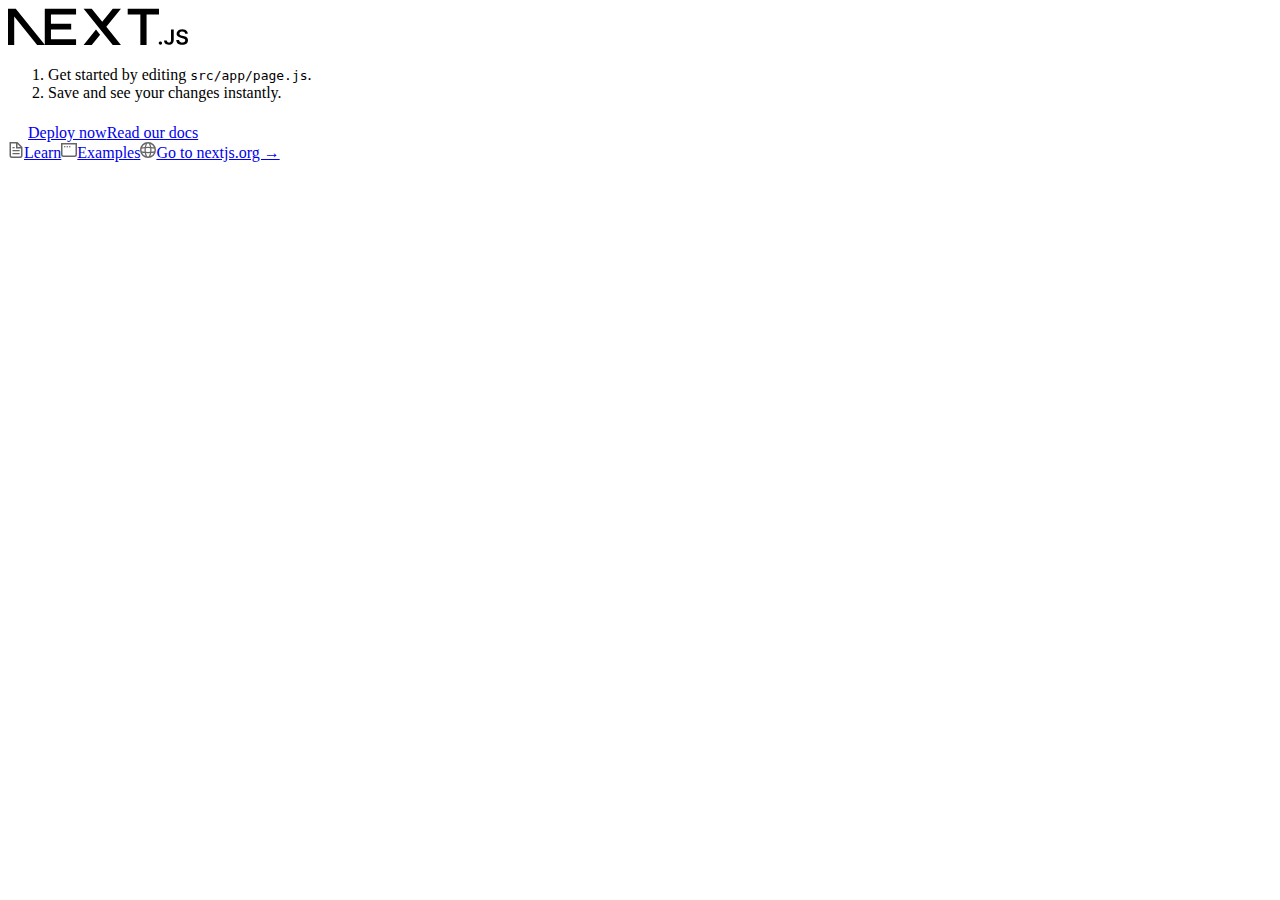
==== commit 26941af6: "Updates" ====
--- a/index.html
+++ b/index.html
@@ -1 +1 @@
-<!DOCTYPE html><html lang="en"><head><meta charSet="utf-8"/><meta name="viewport" content="width=device-width, initial-scale=1"/><link rel="preload" as="image" href="/next.svg"/><link rel="stylesheet" href="https://n00bc0d3r1.github.io/next-js-github-page/_next/static/css/0000fd452e641299.css" data-precedence="next"/><link rel="stylesheet" href="https://n00bc0d3r1.github.io/next-js-github-page/_next/static/css/e9ef44aaaa3cec91.css" data-precedence="next"/><link rel="preload" as="script" fetchPriority="low" href="https://n00bc0d3r1.github.io/next-js-github-page/_next/static/chunks/webpack-9c8870bc31b6ba7d.js"/><script src="https://n00bc0d3r1.github.io/next-js-github-page/_next/static/chunks/4bd1b696-21eeec6ae99fe726.js" async=""></script><script src="https://n00bc0d3r1.github.io/next-js-github-page/_next/static/chunks/215-082e7364a3f80225.js" async=""></script><script src="https://n00bc0d3r1.github.io/next-js-github-page/_next/static/chunks/main-app-9116f9f6028aae8a.js" async=""></script><script src="https://n00bc0d3r1.github.io/next-js-github-page/_next/static/chunks/173-09c5dae138f93b4a.js" async=""></script><script src="https://n00bc0d3r1.github.io/next-js-github-page/_next/static/chunks/app/page-926660b90d1cb4e6.js" async=""></script><title>Create Next App</title><meta name="description" content="Generated by create next app"/><link rel="icon" href="/favicon.ico" type="image/x-icon" sizes="16x16"/><script src="https://n00bc0d3r1.github.io/next-js-github-page/_next/static/chunks/polyfills-42372ed130431b0a.js" noModule=""></script></head><body class="__variable_f429a0 __variable_a0e2d4"><div class="page_page__ZU32B"><main class="page_main__GlU4n"><img alt="Next.js logo" width="180" height="38" decoding="async" data-nimg="1" class="page_logo__7fc9l" style="color:transparent" src="/next.svg"/><ol><li>Get started by editing <code>src/app/page.js</code>.</li><li>Save and see your changes instantly.</li></ol><div class="page_ctas__g5wGe"><a class="page_primary__V8M9Y" href="https://vercel.com/new?utm_source=create-next-app&amp;utm_medium=appdir-template&amp;utm_campaign=create-next-app" target="_blank" rel="noopener noreferrer"><img alt="Vercel logomark" loading="lazy" width="20" height="20" decoding="async" data-nimg="1" class="page_logo__7fc9l" style="color:transparent" src="/vercel.svg"/>Deploy now</a><a href="https://nextjs.org/docs?utm_source=create-next-app&amp;utm_medium=appdir-template&amp;utm_campaign=create-next-app" target="_blank" rel="noopener noreferrer" class="page_secondary__lm_PT">Read our docs</a></div></main><footer class="page_footer__sHKi3"><a href="https://nextjs.org/learn?utm_source=create-next-app&amp;utm_medium=appdir-template&amp;utm_campaign=create-next-app" target="_blank" rel="noopener noreferrer"><img aria-hidden="true" alt="File icon" loading="lazy" width="16" height="16" decoding="async" data-nimg="1" style="color:transparent" src="/file.svg"/>Learn</a><a href="https://vercel.com/templates?framework=next.js&amp;utm_source=create-next-app&amp;utm_medium=appdir-template&amp;utm_campaign=create-next-app" target="_blank" rel="noopener noreferrer"><img aria-hidden="true" alt="Window icon" loading="lazy" width="16" height="16" decoding="async" data-nimg="1" style="color:transparent" src="/window.svg"/>Examples</a><a href="https://nextjs.org?utm_source=create-next-app&amp;utm_medium=appdir-template&amp;utm_campaign=create-next-app" target="_blank" rel="noopener noreferrer"><img aria-hidden="true" alt="Globe icon" loading="lazy" width="16" height="16" decoding="async" data-nimg="1" style="color:transparent" src="/globe.svg"/>Go to nextjs.org →</a></footer></div><script src="https://n00bc0d3r1.github.io/next-js-github-page/_next/static/chunks/webpack-9c8870bc31b6ba7d.js" async=""></script><script>(self.__next_f=self.__next_f||[]).push([0])</script><script>self.__next_f.push([1,"3:\"$Sreact.fragment\"\n4:I[9275,[],\"\"]\n5:I[1343,[],\"\"]\n6:I[8173,[\"173\",\"static/chunks/173-09c5dae138f93b4a.js\",\"931\",\"static/chunks/app/page-926660b90d1cb4e6.js\"],\"Image\"]\n7:I[3120,[],\"OutletBoundary\"]\n9:I[3120,[],\"MetadataBoundary\"]\nb:I[3120,[],\"ViewportBoundary\"]\nd:I[6130,[],\"\"]\n1:HL[\"https://n00bc0d3r1.github.io/next-js-github-page/_next/static/css/0000fd452e641299.css\",\"style\"]\n2:HL[\"https://n00bc0d3r1.github.io/next-js-github-page/_next/static/css/e9ef44aaaa3cec91.css\",\"style\"]\n"])</script><script>self.__next_f.push([1,"0:{\"P\":null,\"b\":\"Tvs8bO1ZRm3IiepPlH7KR\",\"p\":\"https://n00bc0d3r1.github.io/next-js-github-page\",\"c\":[\"\",\"\"],\"i\":false,\"f\":[[[\"\",{\"children\":[\"__PAGE__\",{}]},\"$undefined\",\"$undefined\",true],[\"\",[\"$\",\"$3\",\"c\",{\"children\":[[[\"$\",\"link\",\"0\",{\"rel\":\"stylesheet\",\"href\":\"https://n00bc0d3r1.github.io/next-js-github-page/_next/static/css/0000fd452e641299.css\",\"precedence\":\"next\",\"crossOrigin\":\"$undefined\",\"nonce\":\"$undefined\"}]],[\"$\",\"html\",null,{\"lang\":\"en\",\"children\":[\"$\",\"body\",null,{\"className\":\"__variable_f429a0 __variable_a0e2d4\",\"children\":[\"$\",\"$L4\",null,{\"parallelRouterKey\":\"children\",\"segmentPath\":[\"children\"],\"error\":\"$undefined\",\"errorStyles\":\"$undefined\",\"errorScripts\":\"$undefined\",\"template\":[\"$\",\"$L5\",null,{}],\"templateStyles\":\"$undefined\",\"templateScripts\":\"$undefined\",\"notFound\":[[\"$\",\"title\",null,{\"children\":\"404: This page could not be found.\"}],[\"$\",\"div\",null,{\"style\":{\"fontFamily\":\"system-ui,\\\"Segoe UI\\\",Roboto,Helvetica,Arial,sans-serif,\\\"Apple Color Emoji\\\",\\\"Segoe UI Emoji\\\"\",\"height\":\"100vh\",\"textAlign\":\"center\",\"display\":\"flex\",\"flexDirection\":\"column\",\"alignItems\":\"center\",\"justifyContent\":\"center\"},\"children\":[\"$\",\"div\",null,{\"children\":[[\"$\",\"style\",null,{\"dangerouslySetInnerHTML\":{\"__html\":\"body{color:#000;background:#fff;margin:0}.next-error-h1{border-right:1px solid rgba(0,0,0,.3)}@media (prefers-color-scheme:dark){body{color:#fff;background:#000}.next-error-h1{border-right:1px solid rgba(255,255,255,.3)}}\"}}],[\"$\",\"h1\",null,{\"className\":\"next-error-h1\",\"style\":{\"display\":\"inline-block\",\"margin\":\"0 20px 0 0\",\"padding\":\"0 23px 0 0\",\"fontSize\":24,\"fontWeight\":500,\"verticalAlign\":\"top\",\"lineHeight\":\"49px\"},\"children\":\"404\"}],[\"$\",\"div\",null,{\"style\":{\"display\":\"inline-block\"},\"children\":[\"$\",\"h2\",null,{\"style\":{\"fontSize\":14,\"fontWeight\":400,\"lineHeight\":\"49px\",\"margin\":0},\"children\":\"This page could not be found.\"}]}]]}]}]],\"notFoundStyles\":[]}]}]}]]}],{\"children\":[\"__PAGE__\",[\"$\",\"$3\",\"c\",{\"children\":[[\"$\",\"div\",null,{\"className\":\"page_page__ZU32B\",\"children\":[[\"$\",\"main\",null,{\"className\":\"page_main__GlU4n\",\"children\":[[\"$\",\"$L6\",null,{\"className\":\"page_logo__7fc9l\",\"src\":\"/next.svg\",\"alt\":\"Next.js logo\",\"width\":180,\"height\":38,\"priority\":true}],[\"$\",\"ol\",null,{\"children\":[[\"$\",\"li\",null,{\"children\":[\"Get started by editing \",[\"$\",\"code\",null,{\"children\":\"src/app/page.js\"}],\".\"]}],[\"$\",\"li\",null,{\"children\":\"Save and see your changes instantly.\"}]]}],[\"$\",\"div\",null,{\"className\":\"page_ctas__g5wGe\",\"children\":[[\"$\",\"a\",null,{\"className\":\"page_primary__V8M9Y\",\"href\":\"https://vercel.com/new?utm_source=create-next-app\u0026utm_medium=appdir-template\u0026utm_campaign=create-next-app\",\"target\":\"_blank\",\"rel\":\"noopener noreferrer\",\"children\":[[\"$\",\"$L6\",null,{\"className\":\"page_logo__7fc9l\",\"src\":\"/vercel.svg\",\"alt\":\"Vercel logomark\",\"width\":20,\"height\":20}],\"Deploy now\"]}],[\"$\",\"a\",null,{\"href\":\"https://nextjs.org/docs?utm_source=create-next-app\u0026utm_medium=appdir-template\u0026utm_campaign=create-next-app\",\"target\":\"_blank\",\"rel\":\"noopener noreferrer\",\"className\":\"page_secondary__lm_PT\",\"children\":\"Read our docs\"}]]}]]}],[\"$\",\"footer\",null,{\"className\":\"page_footer__sHKi3\",\"children\":[[\"$\",\"a\",null,{\"href\":\"https://nextjs.org/learn?utm_source=create-next-app\u0026utm_medium=appdir-template\u0026utm_campaign=create-next-app\",\"target\":\"_blank\",\"rel\":\"noopener noreferrer\",\"children\":[[\"$\",\"$L6\",null,{\"aria-hidden\":true,\"src\":\"/file.svg\",\"alt\":\"File icon\",\"width\":16,\"height\":16}],\"Learn\"]}],[\"$\",\"a\",null,{\"href\":\"https://vercel.com/templates?framework=next.js\u0026utm_source=create-next-app\u0026utm_medium=appdir-template\u0026utm_campaign=create-next-app\",\"target\":\"_blank\",\"rel\":\"noopener noreferrer\",\"children\":[[\"$\",\"$L6\",null,{\"aria-hidden\":true,\"src\":\"/window.svg\",\"alt\":\"Window icon\",\"width\":16,\"height\":16}],\"Examples\"]}],[\"$\",\"a\",null,{\"href\":\"https://nextjs.org?utm_source=create-next-app\u0026utm_medium=appdir-template\u0026utm_campaign=create-next-app\",\"target\":\"_blank\",\"rel\":\"noopener noreferrer\",\"children\":[[\"$\",\"$L6\",null,{\"aria-hidden\":true,\"src\":\"/globe.svg\",\"alt\":\"Globe icon\",\"width\":16,\"height\":16}],\"Go to nextjs.org →\"]}]]}]]}],[[\"$\",\"link\",\"0\",{\"rel\":\"stylesheet\",\"href\":\"https://n00bc0d3r1.github.io/next-js-github-page/_next/static/css/e9ef44aaaa3cec91.css\",\"precedence\":\"next\",\"crossOrigin\":\"$undefined\",\"nonce\":\"$undefined\"}]],[\"$\",\"$L7\",null,{\"children\":\"$L8\"}]]}],{},null]},null],[\"$\",\"$3\",\"h\",{\"children\":[null,[\"$\",\"$3\",\"jHy40a_sOm7xK9QRJc4_L\",{\"children\":[[\"$\",\"$L9\",null,{\"children\":\"$La\"}],[\"$\",\"$Lb\",null,{\"children\":\"$Lc\"}],null]}]]}]]],\"m\":\"$undefined\",\"G\":\"$d\",\"s\":false,\"S\":true}\n"])</script><script>self.__next_f.push([1,"c:[[\"$\",\"meta\",\"0\",{\"name\":\"viewport\",\"content\":\"width=device-width, initial-scale=1\"}]]\na:[[\"$\",\"meta\",\"0\",{\"charSet\":\"utf-8\"}],[\"$\",\"title\",\"1\",{\"children\":\"Create Next App\"}],[\"$\",\"meta\",\"2\",{\"name\":\"description\",\"content\":\"Generated by create next app\"}],[\"$\",\"link\",\"3\",{\"rel\":\"icon\",\"href\":\"/favicon.ico\",\"type\":\"image/x-icon\",\"sizes\":\"16x16\"}]]\n"])</script><script>self.__next_f.push([1,"8:null\n"])</script></body></html>+<!DOCTYPE html><html lang="en"><head><meta charSet="utf-8"/><meta name="viewport" content="width=device-width, initial-scale=1"/><link rel="preload" as="image" href="/next.svg"/><link rel="stylesheet" href="/next-js-github-page/_next/static/css/ec4227ffef697e92.css" data-precedence="next"/><link rel="stylesheet" href="/next-js-github-page/_next/static/css/e9ef44aaaa3cec91.css" data-precedence="next"/><link rel="preload" as="script" fetchPriority="low" href="/next-js-github-page/_next/static/chunks/webpack-6f1cf6c5fc394b84.js"/><script src="/next-js-github-page/_next/static/chunks/4bd1b696-21eeec6ae99fe726.js" async=""></script><script src="/next-js-github-page/_next/static/chunks/215-f013213e2443c19d.js" async=""></script><script src="/next-js-github-page/_next/static/chunks/main-app-9116f9f6028aae8a.js" async=""></script><script src="/next-js-github-page/_next/static/chunks/173-732e0c2bd0578533.js" async=""></script><script src="/next-js-github-page/_next/static/chunks/app/page-926660b90d1cb4e6.js" async=""></script><title>Create Next App</title><meta name="description" content="Generated by create next app"/><link rel="icon" href="/next-js-github-page/favicon.ico" type="image/x-icon" sizes="16x16"/><script src="/next-js-github-page/_next/static/chunks/polyfills-42372ed130431b0a.js" noModule=""></script></head><body class="__variable_696925 __variable_a0482d"><div class="page_page__ZU32B"><main class="page_main__GlU4n"><img alt="Next.js logo" width="180" height="38" decoding="async" data-nimg="1" class="page_logo__7fc9l" style="color:transparent" src="/next.svg"/><ol><li>Get started by editing <code>src/app/page.js</code>.</li><li>Save and see your changes instantly.</li></ol><div class="page_ctas__g5wGe"><a class="page_primary__V8M9Y" href="https://vercel.com/new?utm_source=create-next-app&amp;utm_medium=appdir-template&amp;utm_campaign=create-next-app" target="_blank" rel="noopener noreferrer"><img alt="Vercel logomark" loading="lazy" width="20" height="20" decoding="async" data-nimg="1" class="page_logo__7fc9l" style="color:transparent" src="/vercel.svg"/>Deploy now</a><a href="https://nextjs.org/docs?utm_source=create-next-app&amp;utm_medium=appdir-template&amp;utm_campaign=create-next-app" target="_blank" rel="noopener noreferrer" class="page_secondary__lm_PT">Read our docs</a></div></main><footer class="page_footer__sHKi3"><a href="https://nextjs.org/learn?utm_source=create-next-app&amp;utm_medium=appdir-template&amp;utm_campaign=create-next-app" target="_blank" rel="noopener noreferrer"><img aria-hidden="true" alt="File icon" loading="lazy" width="16" height="16" decoding="async" data-nimg="1" style="color:transparent" src="/file.svg"/>Learn</a><a href="https://vercel.com/templates?framework=next.js&amp;utm_source=create-next-app&amp;utm_medium=appdir-template&amp;utm_campaign=create-next-app" target="_blank" rel="noopener noreferrer"><img aria-hidden="true" alt="Window icon" loading="lazy" width="16" height="16" decoding="async" data-nimg="1" style="color:transparent" src="/window.svg"/>Examples</a><a href="https://nextjs.org?utm_source=create-next-app&amp;utm_medium=appdir-template&amp;utm_campaign=create-next-app" target="_blank" rel="noopener noreferrer"><img aria-hidden="true" alt="Globe icon" loading="lazy" width="16" height="16" decoding="async" data-nimg="1" style="color:transparent" src="/globe.svg"/>Go to nextjs.org →</a></footer></div><script src="/next-js-github-page/_next/static/chunks/webpack-6f1cf6c5fc394b84.js" async=""></script><script>(self.__next_f=self.__next_f||[]).push([0])</script><script>self.__next_f.push([1,"3:\"$Sreact.fragment\"\n4:I[9275,[],\"\"]\n5:I[1343,[],\"\"]\n6:I[8173,[\"173\",\"static/chunks/173-732e0c2bd0578533.js\",\"931\",\"static/chunks/app/page-926660b90d1cb4e6.js\"],\"Image\"]\n7:I[3120,[],\"OutletBoundary\"]\n9:I[3120,[],\"MetadataBoundary\"]\nb:I[3120,[],\"ViewportBoundary\"]\nd:I[6130,[],\"\"]\n1:HL[\"/next-js-github-page/_next/static/css/ec4227ffef697e92.css\",\"style\"]\n2:HL[\"/next-js-github-page/_next/static/css/e9ef44aaaa3cec91.css\",\"style\"]\n"])</script><script>self.__next_f.push([1,"0:{\"P\":null,\"b\":\"cVdh_hZDiwfQzOAxWAhcB\",\"p\":\"/next-js-github-page\",\"c\":[\"\",\"\"],\"i\":false,\"f\":[[[\"\",{\"children\":[\"__PAGE__\",{}]},\"$undefined\",\"$undefined\",true],[\"\",[\"$\",\"$3\",\"c\",{\"children\":[[[\"$\",\"link\",\"0\",{\"rel\":\"stylesheet\",\"href\":\"/next-js-github-page/_next/static/css/ec4227ffef697e92.css\",\"precedence\":\"next\",\"crossOrigin\":\"$undefined\",\"nonce\":\"$undefined\"}]],[\"$\",\"html\",null,{\"lang\":\"en\",\"children\":[\"$\",\"body\",null,{\"className\":\"__variable_696925 __variable_a0482d\",\"children\":[\"$\",\"$L4\",null,{\"parallelRouterKey\":\"children\",\"segmentPath\":[\"children\"],\"error\":\"$undefined\",\"errorStyles\":\"$undefined\",\"errorScripts\":\"$undefined\",\"template\":[\"$\",\"$L5\",null,{}],\"templateStyles\":\"$undefined\",\"templateScripts\":\"$undefined\",\"notFound\":[[\"$\",\"title\",null,{\"children\":\"404: This page could not be found.\"}],[\"$\",\"div\",null,{\"style\":{\"fontFamily\":\"system-ui,\\\"Segoe UI\\\",Roboto,Helvetica,Arial,sans-serif,\\\"Apple Color Emoji\\\",\\\"Segoe UI Emoji\\\"\",\"height\":\"100vh\",\"textAlign\":\"center\",\"display\":\"flex\",\"flexDirection\":\"column\",\"alignItems\":\"center\",\"justifyContent\":\"center\"},\"children\":[\"$\",\"div\",null,{\"children\":[[\"$\",\"style\",null,{\"dangerouslySetInnerHTML\":{\"__html\":\"body{color:#000;background:#fff;margin:0}.next-error-h1{border-right:1px solid rgba(0,0,0,.3)}@media (prefers-color-scheme:dark){body{color:#fff;background:#000}.next-error-h1{border-right:1px solid rgba(255,255,255,.3)}}\"}}],[\"$\",\"h1\",null,{\"className\":\"next-error-h1\",\"style\":{\"display\":\"inline-block\",\"margin\":\"0 20px 0 0\",\"padding\":\"0 23px 0 0\",\"fontSize\":24,\"fontWeight\":500,\"verticalAlign\":\"top\",\"lineHeight\":\"49px\"},\"children\":\"404\"}],[\"$\",\"div\",null,{\"style\":{\"display\":\"inline-block\"},\"children\":[\"$\",\"h2\",null,{\"style\":{\"fontSize\":14,\"fontWeight\":400,\"lineHeight\":\"49px\",\"margin\":0},\"children\":\"This page could not be found.\"}]}]]}]}]],\"notFoundStyles\":[]}]}]}]]}],{\"children\":[\"__PAGE__\",[\"$\",\"$3\",\"c\",{\"children\":[[\"$\",\"div\",null,{\"className\":\"page_page__ZU32B\",\"children\":[[\"$\",\"main\",null,{\"className\":\"page_main__GlU4n\",\"children\":[[\"$\",\"$L6\",null,{\"className\":\"page_logo__7fc9l\",\"src\":\"/next.svg\",\"alt\":\"Next.js logo\",\"width\":180,\"height\":38,\"priority\":true}],[\"$\",\"ol\",null,{\"children\":[[\"$\",\"li\",null,{\"children\":[\"Get started by editing \",[\"$\",\"code\",null,{\"children\":\"src/app/page.js\"}],\".\"]}],[\"$\",\"li\",null,{\"children\":\"Save and see your changes instantly.\"}]]}],[\"$\",\"div\",null,{\"className\":\"page_ctas__g5wGe\",\"children\":[[\"$\",\"a\",null,{\"className\":\"page_primary__V8M9Y\",\"href\":\"https://vercel.com/new?utm_source=create-next-app\u0026utm_medium=appdir-template\u0026utm_campaign=create-next-app\",\"target\":\"_blank\",\"rel\":\"noopener noreferrer\",\"children\":[[\"$\",\"$L6\",null,{\"className\":\"page_logo__7fc9l\",\"src\":\"/vercel.svg\",\"alt\":\"Vercel logomark\",\"width\":20,\"height\":20}],\"Deploy now\"]}],[\"$\",\"a\",null,{\"href\":\"https://nextjs.org/docs?utm_source=create-next-app\u0026utm_medium=appdir-template\u0026utm_campaign=create-next-app\",\"target\":\"_blank\",\"rel\":\"noopener noreferrer\",\"className\":\"page_secondary__lm_PT\",\"children\":\"Read our docs\"}]]}]]}],[\"$\",\"footer\",null,{\"className\":\"page_footer__sHKi3\",\"children\":[[\"$\",\"a\",null,{\"href\":\"https://nextjs.org/learn?utm_source=create-next-app\u0026utm_medium=appdir-template\u0026utm_campaign=create-next-app\",\"target\":\"_blank\",\"rel\":\"noopener noreferrer\",\"children\":[[\"$\",\"$L6\",null,{\"aria-hidden\":true,\"src\":\"/file.svg\",\"alt\":\"File icon\",\"width\":16,\"height\":16}],\"Learn\"]}],[\"$\",\"a\",null,{\"href\":\"https://vercel.com/templates?framework=next.js\u0026utm_source=create-next-app\u0026utm_medium=appdir-template\u0026utm_campaign=create-next-app\",\"target\":\"_blank\",\"rel\":\"noopener noreferrer\",\"children\":[[\"$\",\"$L6\",null,{\"aria-hidden\":true,\"src\":\"/window.svg\",\"alt\":\"Window icon\",\"width\":16,\"height\":16}],\"Examples\"]}],[\"$\",\"a\",null,{\"href\":\"https://nextjs.org?utm_source=create-next-app\u0026utm_medium=appdir-template\u0026utm_campaign=create-next-app\",\"target\":\"_blank\",\"rel\":\"noopener noreferrer\",\"children\":[[\"$\",\"$L6\",null,{\"aria-hidden\":true,\"src\":\"/globe.svg\",\"alt\":\"Globe icon\",\"width\":16,\"height\":16}],\"Go to nextjs.org →\"]}]]}]]}],[[\"$\",\"link\",\"0\",{\"rel\":\"stylesheet\",\"href\":\"/next-js-github-page/_next/static/css/e9ef44aaaa3cec91.css\",\"precedence\":\"next\",\"crossOrigin\":\"$undefined\",\"nonce\":\"$undefined\"}]],[\"$\",\"$L7\",null,{\"children\":\"$L8\"}]]}],{},null]},null],[\"$\",\"$3\",\"h\",{\"children\":[null,[\"$\",\"$3\",\"zqRkudmvBYz2C_pFla0nS\",{\"children\":[[\"$\",\"$L9\",null,{\"children\":\"$La\"}],[\"$\",\"$Lb\",null,{\"children\":\"$Lc\"}],null]}]]}]]],\"m\":\"$undefined\",\"G\":\"$d\",\"s\":false,\"S\":true}\n"])</script><script>self.__next_f.push([1,"c:[[\"$\",\"meta\",\"0\",{\"name\":\"viewport\",\"content\":\"width=device-width, initial-scale=1\"}]]\na:[[\"$\",\"meta\",\"0\",{\"charSet\":\"utf-8\"}],[\"$\",\"title\",\"1\",{\"children\":\"Create Next App\"}],[\"$\",\"meta\",\"2\",{\"name\":\"description\",\"content\":\"Generated by create next app\"}],[\"$\",\"link\",\"3\",{\"rel\":\"icon\",\"href\":\"/next-js-github-page/favicon.ico\",\"type\":\"image/x-icon\",\"sizes\":\"16x16\"}]]\n"])</script><script>self.__next_f.push([1,"8:null\n"])</script></body></html>